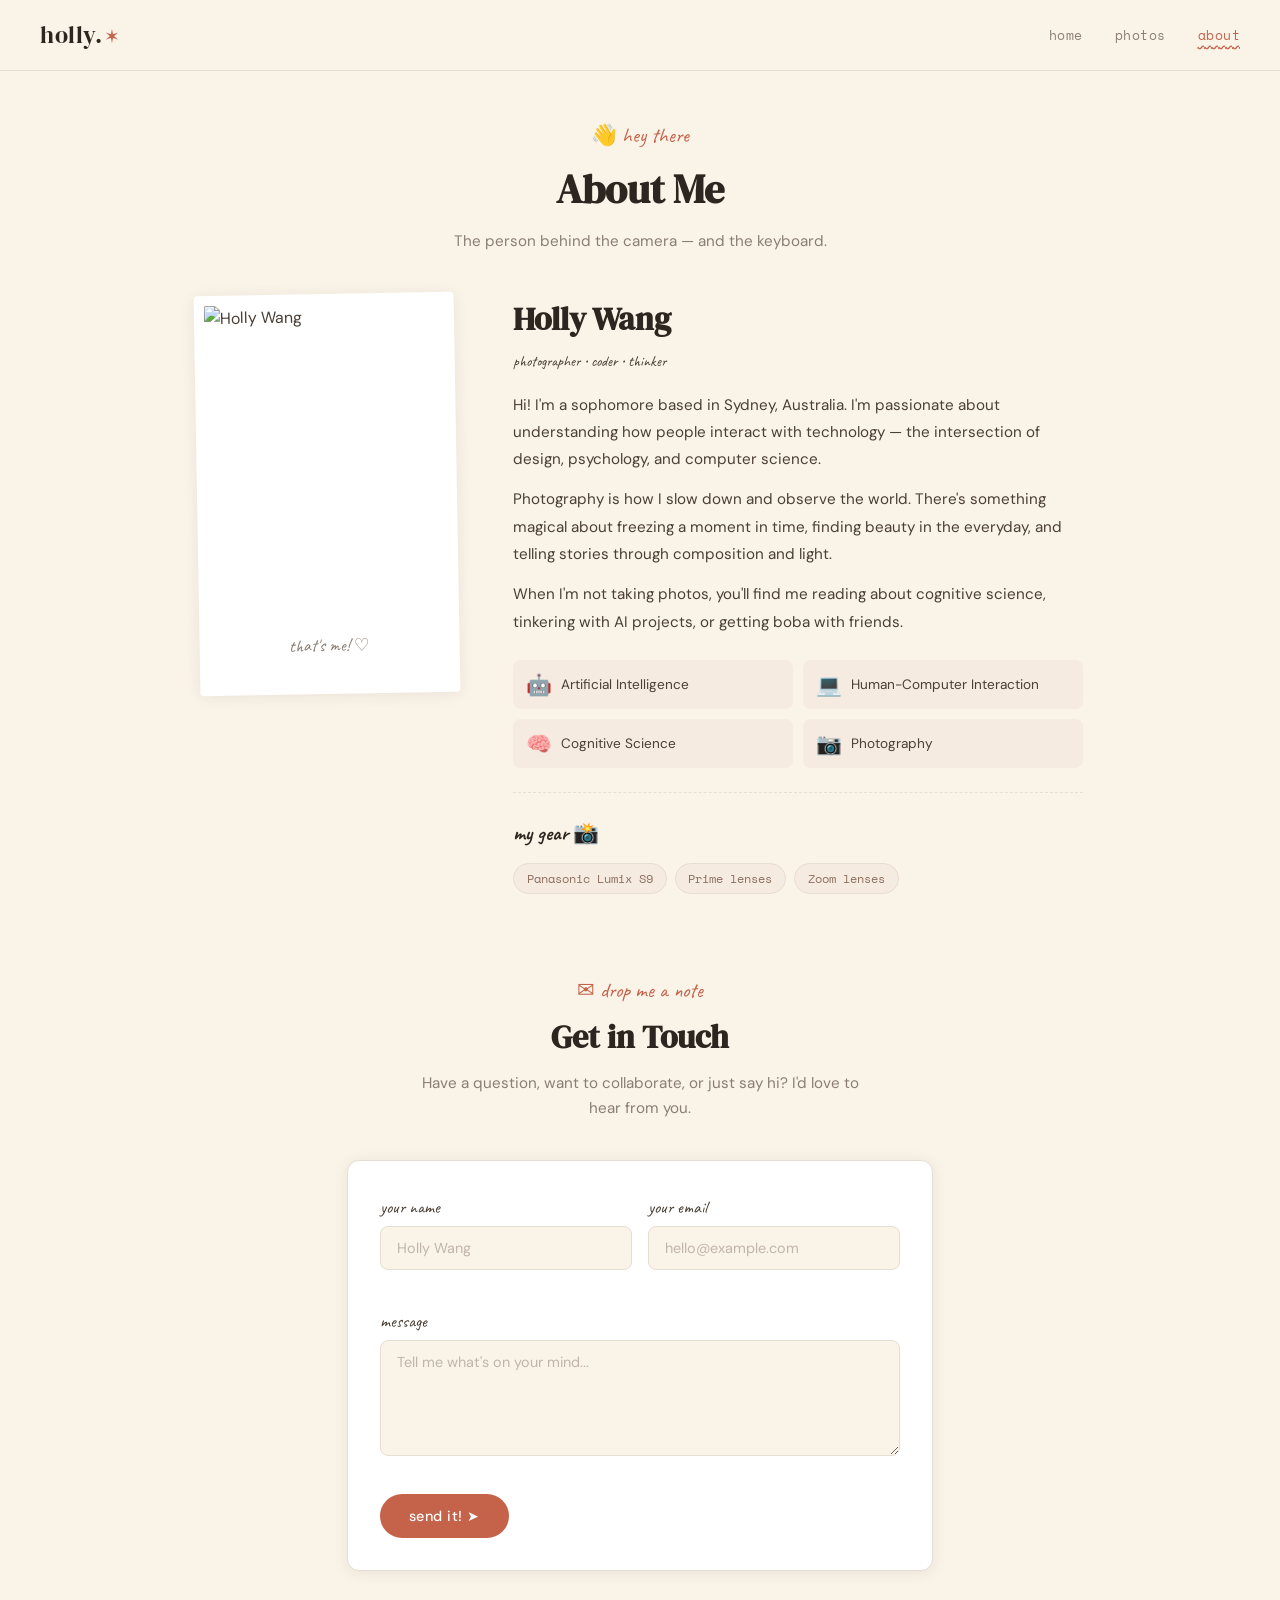
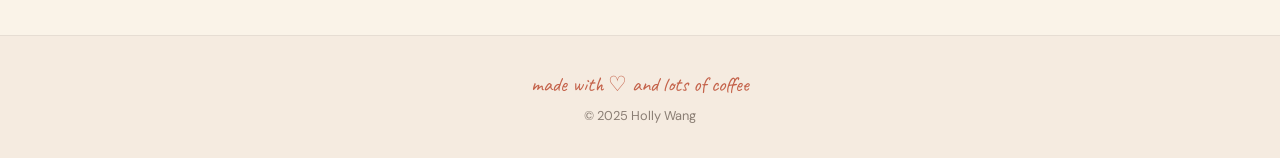
==== about.html @ caaa4c8b "Initial commit: Photography Portfolio website 3-page portfolio with retro creative scrapbook aesthet" ====
<!DOCTYPE html>
<html lang="en">
<head>
    <meta charset="UTF-8">
    <meta name="viewport" content="width=device-width, initial-scale=1.0">
    <title>About | Holly Wang</title>
    <link rel="stylesheet" href="styles.css">
    <link rel="preconnect" href="https://fonts.googleapis.com">
    <link rel="preconnect" href="https://fonts.gstatic.com" crossorigin>
    <link href="https://fonts.googleapis.com/css2?family=DM+Serif+Display:ital@0;1&family=Caveat:wght@400;600&family=DM+Sans:wght@300;400;500;600&family=Space+Mono&display=swap" rel="stylesheet">
    <script src="script.js" defer></script>
</head>
<body>
    <!-- Navigation -->
    <nav class="navbar">
        <a href="index.html" class="nav-logo">holly.<span class="logo-star">&#10038;</span></a>
        <button class="hamburger" aria-label="Toggle navigation">
            <span></span>
            <span></span>
            <span></span>
        </button>
        <ul class="nav-links">
            <li><a href="index.html">home</a></li>
            <li><a href="gallery.html">photos</a></li>
            <li><a href="about.html" class="active">about</a></li>
        </ul>
    </nav>

    <!-- About Header -->
    <section class="page-header">
        <span class="handwritten section-label">&#128075; hey there</span>
        <h1>About Me</h1>
        <p>The person behind the camera &mdash; and the keyboard.</p>
    </section>

    <!-- About Section -->
    <section class="about-section">
        <div class="about-content">
            <div class="about-image-wrapper">
                <div class="polaroid rotate-slight about-polaroid">
                    <img src="https://images.unsplash.com/photo-1494790108377-be9c29b29330?w=400&h=500&fit=crop" alt="Holly Wang">
                    <span class="handwritten">that's me! &#9825;</span>
                </div>
            </div>
            <div class="about-text">
                <h2>Holly Wang</h2>
                <p class="about-tagline handwritten">photographer &bull; coder &bull; thinker</p>
                <p>Hi! I'm a sophomore based in Sydney, Australia. I'm passionate about understanding how people interact with technology &mdash; the intersection of design, psychology, and computer science.</p>
                <p>Photography is how I slow down and observe the world. There's something magical about freezing a moment in time, finding beauty in the everyday, and telling stories through composition and light.</p>
                <p>When I'm not taking photos, you'll find me reading about cognitive science, tinkering with AI projects, or getting boba with friends.</p>

                <div class="interests-grid">
                    <div class="interest-item">
                        <span class="interest-emoji">&#129302;</span>
                        <span>Artificial Intelligence</span>
                    </div>
                    <div class="interest-item">
                        <span class="interest-emoji">&#128187;</span>
                        <span>Human-Computer Interaction</span>
                    </div>
                    <div class="interest-item">
                        <span class="interest-emoji">&#129504;</span>
                        <span>Cognitive Science</span>
                    </div>
                    <div class="interest-item">
                        <span class="interest-emoji">&#128247;</span>
                        <span>Photography</span>
                    </div>
                </div>

                <div class="gear-section">
                    <h3><span class="handwritten">my gear &#128248;</span></h3>
                    <div class="gear-chips">
                        <span class="gear-chip">Panasonic Lumix S9</span>
                        <span class="gear-chip">Prime lenses</span>
                        <span class="gear-chip">Zoom lenses</span>
                    </div>
                </div>
            </div>
        </div>
    </section>

    <!-- Contact Section -->
    <section class="contact-section">
        <div class="section-header">
            <span class="handwritten section-label">&#9993; drop me a note</span>
            <h2>Get in Touch</h2>
            <p>Have a question, want to collaborate, or just say hi? I'd love to hear from you.</p>
        </div>
        <div class="contact-card">
            <form class="contact-form" id="contact-form" novalidate>
                <div class="form-row">
                    <div class="form-group">
                        <label for="name">your name</label>
                        <input type="text" id="name" name="name" placeholder="Holly Wang">
                        <span class="error-message" id="name-error"></span>
                    </div>
                    <div class="form-group">
                        <label for="email">your email</label>
                        <input type="email" id="email" name="email" placeholder="hello@example.com">
                        <span class="error-message" id="email-error"></span>
                    </div>
                </div>
                <div class="form-group">
                    <label for="message">message</label>
                    <textarea id="message" name="message" rows="5" placeholder="Tell me what's on your mind..."></textarea>
                    <span class="error-message" id="message-error"></span>
                </div>
                <button type="submit" class="btn-primary submit-btn">
                    send it! &#10148;
                </button>
            </form>
        </div>
    </section>

    <!-- Footer -->
    <footer class="footer">
        <div class="footer-content">
            <span class="handwritten footer-msg">made with &#9825; and lots of coffee</span>
            <p>&copy; 2025 Holly Wang</p>
        </div>
    </footer>
</body>
</html>
---- styles.css ----
/* ===== CSS Custom Properties ===== */
:root {
    --bg-cream: #faf3e8;
    --bg-warm: #f5ebe0;
    --bg-card: #ffffff;
    --terracotta: #c4624a;
    --terracotta-light: #e8a090;
    --sage: #7d9b76;
    --sage-light: #b5c9b0;
    --warm-orange: #e89b5e;
    --soft-brown: #8b6f5e;
    --text-dark: #2d2620;
    --text-body: #4a3f36;
    --text-muted: #8a7e74;
    --border-light: #e6ddd3;
    --shadow-soft: 0 2px 15px rgba(45, 38, 32, 0.08);
    --shadow-hover: 0 8px 30px rgba(45, 38, 32, 0.12);
    --font-heading: 'DM Serif Display', Georgia, serif;
    --font-handwritten: 'Caveat', cursive;
    --font-body: 'DM Sans', -apple-system, sans-serif;
    --font-mono: 'Space Mono', monospace;
    --radius: 12px;
    --radius-sm: 8px;
}

/* ===== Reset & Base ===== */
*,
*::before,
*::after {
    margin: 0;
    padding: 0;
    box-sizing: border-box;
}

html {
    scroll-behavior: smooth;
}

body {
    font-family: var(--font-body);
    background-color: var(--bg-cream);
    color: var(--text-body);
    line-height: 1.6;
    min-height: 100vh;
    display: flex;
    flex-direction: column;
    overflow-x: hidden;
}

img {
    max-width: 100%;
    display: block;
}

a {
    text-decoration: none;
    color: inherit;
}

ul {
    list-style: none;
}

/* ===== Utility Classes ===== */
.handwritten {
    font-family: var(--font-handwritten);
}

/* ===== Navigation ===== */
.navbar {
    display: flex;
    justify-content: space-between;
    align-items: center;
    padding: 1rem 2.5rem;
    background: var(--bg-cream);
    border-bottom: 1px solid var(--border-light);
    position: sticky;
    top: 0;
    z-index: 100;
}

.nav-logo {
    font-family: var(--font-heading);
    font-size: 1.5rem;
    color: var(--text-dark);
    letter-spacing: 0.5px;
}

.logo-star {
    color: var(--terracotta);
    font-size: 1.2rem;
    margin-left: 2px;
}

.nav-links {
    display: flex;
    gap: 2rem;
}

.nav-links a {
    font-family: var(--font-mono);
    font-size: 0.8rem;
    color: var(--text-muted);
    transition: color 0.3s ease;
    letter-spacing: 0.5px;
}

.nav-links a:hover,
.nav-links a.active {
    color: var(--terracotta);
}

.nav-links a.active {
    text-decoration: underline;
    text-decoration-style: wavy;
    text-underline-offset: 4px;
    text-decoration-color: var(--terracotta);
}

/* Hamburger */
.hamburger {
    display: none;
    flex-direction: column;
    gap: 5px;
    background: none;
    border: none;
    cursor: pointer;
    padding: 4px;
    z-index: 101;
}

.hamburger span {
    display: block;
    width: 24px;
    height: 2px;
    background-color: var(--text-dark);
    transition: transform 0.3s ease, opacity 0.3s ease;
    border-radius: 2px;
}

.hamburger.open span:nth-child(1) {
    transform: rotate(45deg) translate(5px, 5px);
}

.hamburger.open span:nth-child(2) {
    opacity: 0;
}

.hamburger.open span:nth-child(3) {
    transform: rotate(-45deg) translate(5px, -5px);
}

/* ===== Hero Section ===== */
.hero {
    display: flex;
    align-items: center;
    gap: 2rem;
    padding: 4rem 3rem;
    max-width: 1200px;
    margin: 0 auto;
    width: 100%;
    position: relative;
    min-height: 80vh;
}

.hero-content {
    flex: 1;
    max-width: 520px;
}

.hero-greeting {
    font-size: 1.8rem;
    color: var(--terracotta);
    display: block;
    margin-bottom: 0.5rem;
}

.hero-content h1 {
    font-family: var(--font-heading);
    font-size: 2.8rem;
    color: var(--text-dark);
    line-height: 1.25;
    margin-bottom: 1.5rem;
}

.hero-content h1 em {
    font-style: italic;
    color: var(--sage);
}

.hero-content p {
    font-size: 1rem;
    color: var(--text-muted);
    line-height: 1.8;
    margin-bottom: 2rem;
}

.tag-pill {
    display: inline-block;
    background: var(--bg-warm);
    color: var(--terracotta);
    font-family: var(--font-mono);
    font-size: 0.75rem;
    padding: 0.2rem 0.6rem;
    border-radius: 20px;
    border: 1px solid var(--terracotta-light);
}

.hero-collage {
    flex: 1;
    display: grid;
    grid-template-columns: 1fr 1fr;
    gap: 1rem;
    position: relative;
}

.hero-collage .polaroid:last-child {
    grid-column: span 2;
    max-width: 280px;
    justify-self: center;
}

/* Decorative elements */
.deco {
    position: absolute;
    color: var(--terracotta-light);
    font-size: 2rem;
    opacity: 0.4;
    user-select: none;
}

.deco-star-1 { top: 2rem; right: 4rem; font-size: 2.5rem; animation: float 4s ease-in-out infinite; }
.deco-star-2 { bottom: 3rem; left: 2rem; font-size: 2rem; animation: float 5s ease-in-out infinite reverse; }
.deco-squiggle {
    bottom: 2rem;
    right: 8rem;
    font-family: var(--font-handwritten);
    font-size: 1.5rem;
    color: var(--sage-light);
    letter-spacing: 3px;
}

@keyframes float {
    0%, 100% { transform: translateY(0) rotate(0deg); }
    50% { transform: translateY(-10px) rotate(5deg); }
}

/* ===== Polaroid Style ===== */
.polaroid {
    background: var(--bg-card);
    padding: 0.6rem 0.6rem 2.2rem;
    box-shadow: var(--shadow-soft);
    border-radius: 4px;
    transition: transform 0.3s ease, box-shadow 0.3s ease;
}

.polaroid:hover {
    box-shadow: var(--shadow-hover);
    transform: rotate(0deg) scale(1.03) !important;
}

.polaroid img {
    width: 100%;
    aspect-ratio: 4 / 3;
    object-fit: cover;
    border-radius: 2px;
}

.polaroid .handwritten {
    display: block;
    text-align: center;
    margin-top: 0.4rem;
    font-size: 1.1rem;
    color: var(--text-muted);
}

.rotate-left { transform: rotate(-3deg); }
.rotate-right { transform: rotate(2.5deg); }
.rotate-slight { transform: rotate(-1deg); }

/* ===== Buttons ===== */
.btn-primary {
    display: inline-block;
    padding: 0.8rem 1.8rem;
    background: var(--terracotta);
    color: white;
    font-family: var(--font-body);
    font-size: 0.9rem;
    font-weight: 500;
    border: none;
    border-radius: 30px;
    cursor: pointer;
    transition: all 0.3s ease;
    letter-spacing: 0.5px;
}

.btn-primary:hover {
    background: #b55540;
    transform: translateY(-2px);
    box-shadow: 0 4px 15px rgba(196, 98, 74, 0.3);
}

.btn-secondary {
    display: inline-block;
    padding: 0.7rem 1.6rem;
    border: 2px solid var(--terracotta);
    color: var(--terracotta);
    font-family: var(--font-body);
    font-size: 0.9rem;
    font-weight: 500;
    border-radius: 30px;
    transition: all 0.3s ease;
}

.btn-secondary:hover {
    background: var(--terracotta);
    color: white;
    transform: translateY(-2px);
}

/* ===== Section Header ===== */
.section-header {
    text-align: center;
    margin-bottom: 2.5rem;
}

.section-label {
    font-size: 1.3rem;
    color: var(--terracotta);
    display: block;
    margin-bottom: 0.3rem;
}

.section-header h2 {
    font-family: var(--font-heading);
    font-size: 2rem;
    color: var(--text-dark);
    margin-bottom: 0.5rem;
}

.section-header p {
    color: var(--text-muted);
    max-width: 450px;
    margin: 0 auto;
    font-size: 0.95rem;
}

/* ===== Page Header ===== */
.page-header {
    text-align: center;
    padding: 3rem 2rem 1.5rem;
}

.page-header h1 {
    font-family: var(--font-heading);
    font-size: 2.5rem;
    color: var(--text-dark);
    margin-bottom: 0.5rem;
}

.page-header p {
    color: var(--text-muted);
    font-size: 0.95rem;
}

/* ===== Featured Section ===== */
.featured {
    padding: 3rem 2rem 4rem;
    max-width: 1100px;
    margin: 0 auto;
    width: 100%;
}

.featured-grid {
    display: grid;
    grid-template-columns: repeat(4, 1fr);
    gap: 1.5rem;
}

.photo-frame {
    background: var(--bg-card);
    padding: 0.5rem;
    border-radius: var(--radius-sm);
    box-shadow: var(--shadow-soft);
    transition: transform 0.3s ease, box-shadow 0.3s ease;
    position: relative;
    cursor: pointer;
}

.photo-frame:hover {
    transform: translateY(-5px) rotate(0deg);
    box-shadow: var(--shadow-hover);
}

.photo-frame img {
    width: 100%;
    aspect-ratio: 5 / 4;
    object-fit: cover;
    border-radius: 4px;
}

.frame-label {
    display: block;
    font-family: var(--font-handwritten);
    text-align: center;
    padding: 0.5rem 0 0.3rem;
    font-size: 1rem;
    color: var(--text-muted);
}

/* Washi tape effect */
.photo-frame::before {
    content: '';
    position: absolute;
    width: 50px;
    height: 18px;
    background: var(--sage-light);
    opacity: 0.5;
    border-radius: 2px;
    z-index: 2;
}

.tape-left::before { top: -8px; left: 15%; transform: rotate(-5deg); }
.tape-right::before { top: -8px; right: 15%; left: auto; transform: rotate(3deg); }
.tape-center::before { top: -8px; left: 50%; transform: translateX(-50%) rotate(-2deg); }

/* ===== Friends' Art Strip ===== */
.friends-art-strip {
    padding: 3rem 2rem;
    background: var(--bg-warm);
}

.art-scroll {
    display: flex;
    gap: 1.5rem;
    overflow-x: auto;
    padding: 1rem 0.5rem 1.5rem;
    max-width: 1100px;
    margin: 0 auto;
    scrollbar-width: thin;
    scrollbar-color: var(--terracotta-light) transparent;
}

.art-scroll::-webkit-scrollbar {
    height: 6px;
}

.art-scroll::-webkit-scrollbar-thumb {
    background: var(--terracotta-light);
    border-radius: 3px;
}

.art-piece {
    flex-shrink: 0;
    width: 200px;
    background: var(--bg-card);
    padding: 0.5rem;
    border-radius: var(--radius-sm);
    box-shadow: var(--shadow-soft);
    transition: transform 0.3s ease;
}

.art-piece:hover {
    transform: rotate(-2deg) scale(1.05);
}

.art-piece:nth-child(even):hover {
    transform: rotate(2deg) scale(1.05);
}

.art-piece img {
    width: 100%;
    aspect-ratio: 1;
    object-fit: cover;
    border-radius: 4px;
}

.art-credit {
    display: block;
    text-align: center;
    padding: 0.4rem 0 0.2rem;
    font-size: 1rem;
    color: var(--text-muted);
}

/* ===== About Teaser ===== */
.about-teaser {
    display: flex;
    align-items: center;
    gap: 3rem;
    padding: 4rem 3rem;
    max-width: 1100px;
    margin: 0 auto;
    width: 100%;
}

.teaser-content {
    flex: 1;
}

.teaser-content .handwritten {
    font-size: 1.3rem;
    color: var(--terracotta);
    display: block;
    margin-bottom: 0.5rem;
}

.teaser-content h2 {
    font-family: var(--font-heading);
    font-size: 2rem;
    color: var(--text-dark);
    line-height: 1.3;
    margin-bottom: 1rem;
}

.teaser-content p {
    color: var(--text-muted);
    margin-bottom: 1.5rem;
    line-height: 1.8;
}

.teaser-doodle {
    display: grid;
    grid-template-columns: 1fr 1fr;
    gap: 1rem;
}

.doodle-card {
    background: var(--bg-card);
    border: 1px solid var(--border-light);
    border-radius: var(--radius);
    padding: 1.2rem;
    text-align: center;
    transition: all 0.3s ease;
    cursor: default;
}

.doodle-card:hover {
    transform: translateY(-3px) rotate(-1deg);
    box-shadow: var(--shadow-hover);
    border-color: var(--terracotta-light);
}

.doodle-emoji {
    display: block;
    font-size: 2rem;
    margin-bottom: 0.3rem;
}

.doodle-card span:last-child {
    font-family: var(--font-mono);
    font-size: 0.75rem;
    color: var(--text-muted);
}

/* ===== Gallery Section ===== */
.gallery-section {
    padding: 1rem 2rem 4rem;
    max-width: 1100px;
    margin: 0 auto;
    width: 100%;
}

/* Filter Buttons */
.filter-buttons {
    display: flex;
    justify-content: center;
    flex-wrap: wrap;
    gap: 0.5rem;
    margin-bottom: 2.5rem;
}

.filter-btn {
    padding: 0.5rem 1.2rem;
    border: 1px solid var(--border-light);
    background: var(--bg-card);
    color: var(--text-muted);
    font-family: var(--font-body);
    font-size: 0.82rem;
    cursor: pointer;
    border-radius: 24px;
    transition: all 0.3s ease;
}

.filter-btn:hover {
    border-color: var(--terracotta-light);
    color: var(--terracotta);
    background: #fdf0ec;
}

.filter-btn.active {
    background: var(--terracotta);
    border-color: var(--terracotta);
    color: white;
}

/* Photo Grid */
.photo-grid {
    display: grid;
    grid-template-columns: repeat(3, 1fr);
    gap: 1.5rem;
}

.photo-card {
    transition: transform 0.4s ease, opacity 0.4s ease;
}

.photo-card.hidden {
    display: none;
}

.polaroid-card {
    background: var(--bg-card);
    padding: 0.5rem 0.5rem 0;
    border-radius: var(--radius-sm);
    box-shadow: var(--shadow-soft);
    transition: transform 0.3s ease, box-shadow 0.3s ease;
    cursor: pointer;
    overflow: hidden;
}

.polaroid-card:hover {
    transform: translateY(-5px);
    box-shadow: var(--shadow-hover);
}

.polaroid-card img {
    width: 100%;
    aspect-ratio: 5 / 4;
    object-fit: cover;
    border-radius: 4px;
    transition: transform 0.4s ease;
}

.polaroid-card:hover img {
    transform: scale(1.03);
}

.polaroid-bottom {
    display: flex;
    justify-content: space-between;
    align-items: center;
    padding: 0.6rem 0.3rem;
}

.polaroid-bottom .handwritten {
    font-size: 1.1rem;
    color: var(--text-body);
}

.photo-tag {
    font-family: var(--font-mono);
    font-size: 0.65rem;
    color: var(--text-muted);
    background: var(--bg-warm);
    padding: 0.15rem 0.5rem;
    border-radius: 10px;
    text-transform: lowercase;
}

/* ===== Lightbox ===== */
.lightbox {
    display: none;
    position: fixed;
    top: 0;
    left: 0;
    width: 100%;
    height: 100%;
    background-color: rgba(45, 38, 32, 0.92);
    z-index: 1000;
    align-items: center;
    justify-content: center;
    padding: 2rem;
}

.lightbox.active {
    display: flex;
    animation: fadeIn 0.3s ease;
}

@keyframes fadeIn {
    from { opacity: 0; }
    to { opacity: 1; }
}

.lightbox-img {
    max-width: 85%;
    max-height: 85vh;
    object-fit: contain;
    border-radius: var(--radius);
    background: var(--bg-card);
    padding: 0.5rem;
    box-shadow: 0 20px 60px rgba(0, 0, 0, 0.3);
    animation: popIn 0.3s ease;
}

@keyframes popIn {
    from { transform: scale(0.9); opacity: 0; }
    to { transform: scale(1); opacity: 1; }
}

.lightbox-close {
    position: absolute;
    top: 1.5rem;
    right: 2rem;
    font-size: 2rem;
    color: var(--bg-cream);
    background: none;
    border: none;
    cursor: pointer;
    transition: transform 0.3s ease;
    width: 44px;
    height: 44px;
    display: flex;
    align-items: center;
    justify-content: center;
}

.lightbox-close:hover {
    transform: rotate(90deg);
}

.lightbox-prev,
.lightbox-next {
    position: absolute;
    top: 50%;
    transform: translateY(-50%);
    font-size: 2.5rem;
    color: var(--bg-cream);
    background: rgba(255, 255, 255, 0.1);
    border: none;
    border-radius: 50%;
    width: 48px;
    height: 48px;
    display: flex;
    align-items: center;
    justify-content: center;
    cursor: pointer;
    transition: all 0.3s ease;
    line-height: 1;
}

.lightbox-prev { left: 1.5rem; }
.lightbox-next { right: 1.5rem; }

.lightbox-prev:hover,
.lightbox-next:hover {
    background: rgba(255, 255, 255, 0.2);
}

.lightbox-caption {
    position: absolute;
    bottom: 2rem;
    left: 50%;
    transform: translateX(-50%);
    font-family: var(--font-handwritten);
    font-size: 1.3rem;
    color: var(--bg-cream);
}

/* ===== About Section ===== */
.about-section {
    padding: 1rem 2rem 3rem;
    max-width: 950px;
    margin: 0 auto;
    width: 100%;
}

.about-content {
    display: flex;
    gap: 3.5rem;
    align-items: flex-start;
}

.about-image-wrapper {
    flex-shrink: 0;
}

.about-polaroid {
    width: 260px;
}

.about-polaroid img {
    aspect-ratio: 3 / 4;
}

.about-text h2 {
    font-family: var(--font-heading);
    font-size: 2rem;
    color: var(--text-dark);
    margin-bottom: 0.2rem;
}

.about-tagline {
    font-size: 1.2rem;
    color: var(--terracotta);
    margin-bottom: 1rem !important;
}

.about-text p {
    color: var(--text-body);
    margin-bottom: 0.8rem;
    line-height: 1.8;
    font-size: 0.95rem;
}

/* Interest Grid */
.interests-grid {
    display: grid;
    grid-template-columns: 1fr 1fr;
    gap: 0.6rem;
    margin: 1.5rem 0;
}

.interest-item {
    display: flex;
    align-items: center;
    gap: 0.6rem;
    padding: 0.5rem 0.8rem;
    background: var(--bg-warm);
    border-radius: var(--radius-sm);
    font-size: 0.85rem;
    color: var(--text-body);
    transition: transform 0.2s ease;
}

.interest-item:hover {
    transform: scale(1.03);
}

.interest-emoji {
    font-size: 1.3rem;
}

/* Gear Section */
.gear-section {
    margin-top: 1.5rem;
    padding-top: 1.5rem;
    border-top: 1px dashed var(--border-light);
}

.gear-section h3 .handwritten {
    font-size: 1.3rem;
    color: var(--text-dark);
}

.gear-chips {
    display: flex;
    flex-wrap: wrap;
    gap: 0.5rem;
    margin-top: 0.8rem;
}

.gear-chip {
    font-family: var(--font-mono);
    font-size: 0.75rem;
    background: var(--bg-warm);
    color: var(--soft-brown);
    padding: 0.3rem 0.8rem;
    border-radius: 20px;
    border: 1px solid var(--border-light);
}

/* ===== Contact Section ===== */
.contact-section {
    padding: 2rem 2rem 4rem;
    max-width: 650px;
    margin: 0 auto;
    width: 100%;
}

.contact-card {
    background: var(--bg-card);
    border: 1px solid var(--border-light);
    border-radius: var(--radius);
    padding: 2rem;
    box-shadow: var(--shadow-soft);
}

.contact-form {
    display: flex;
    flex-direction: column;
    gap: 1.2rem;
}

.form-row {
    display: grid;
    grid-template-columns: 1fr 1fr;
    gap: 1rem;
}

.form-group {
    display: flex;
    flex-direction: column;
    gap: 0.3rem;
}

.form-group label {
    font-family: var(--font-handwritten);
    font-size: 1.1rem;
    color: var(--text-body);
}

.form-group input,
.form-group textarea {
    padding: 0.75rem 1rem;
    background-color: var(--bg-cream);
    border: 1.5px solid var(--border-light);
    color: var(--text-dark);
    font-family: var(--font-body);
    font-size: 0.9rem;
    border-radius: var(--radius-sm);
    transition: border-color 0.3s ease, box-shadow 0.3s ease;
}

.form-group input:focus,
.form-group textarea:focus {
    outline: none;
    border-color: var(--terracotta);
    box-shadow: 0 0 0 3px rgba(196, 98, 74, 0.1);
}

.form-group input.invalid,
.form-group textarea.invalid {
    border-color: #e74c3c;
    box-shadow: 0 0 0 3px rgba(231, 76, 60, 0.1);
}

.form-group input::placeholder,
.form-group textarea::placeholder {
    color: #c0b5a8;
}

.error-message {
    font-size: 0.78rem;
    color: #e74c3c;
    min-height: 1.1em;
}

.submit-btn {
    align-self: flex-start;
}

/* ===== Footer ===== */
.footer {
    margin-top: auto;
    padding: 2rem;
    background: var(--bg-warm);
    border-top: 1px solid var(--border-light);
}

.footer-content {
    text-align: center;
}

.footer-msg {
    font-size: 1.3rem;
    color: var(--terracotta);
    display: block;
    margin-bottom: 0.3rem;
}

.footer p {
    font-size: 0.8rem;
    color: var(--text-muted);
}

.footer-credit {
    font-size: 0.7rem !important;
    margin-top: 0.3rem;
    font-style: italic;
}

/* ===== Scroll Animations ===== */
.animate-on-scroll {
    opacity: 0;
    transform: translateY(25px);
    transition: opacity 0.7s ease, transform 0.7s ease;
}

.animate-on-scroll.visible {
    opacity: 1;
    transform: translateY(0);
}

/* ===== Responsive Design ===== */
@media (max-width: 768px) {
    .hamburger {
        display: flex;
    }

    .nav-links {
        display: none;
        position: absolute;
        top: 100%;
        left: 0;
        right: 0;
        flex-direction: column;
        background: var(--bg-cream);
        padding: 1rem 2.5rem 1.5rem;
        gap: 1rem;
        border-bottom: 1px solid var(--border-light);
    }

    .nav-links.open {
        display: flex;
    }

    /* Hero */
    .hero {
        flex-direction: column;
        padding: 2.5rem 1.5rem;
        min-height: auto;
    }

    .hero-content h1 {
        font-size: 2rem;
    }

    .hero-collage {
        width: 100%;
        max-width: 400px;
    }

    .deco { display: none; }

    /* Featured */
    .featured-grid {
        grid-template-columns: 1fr 1fr;
    }

    /* Gallery */
    .photo-grid {
        grid-template-columns: repeat(2, 1fr);
        gap: 1rem;
    }

    /* About */
    .about-content {
        flex-direction: column;
        align-items: center;
    }

    .about-polaroid {
        width: 200px;
    }

    .about-text {
        text-align: center;
    }

    .interests-grid {
        grid-template-columns: 1fr;
    }

    .gear-chips {
        justify-content: center;
    }

    .gear-section {
        text-align: center;
    }

    /* About Teaser */
    .about-teaser {
        flex-direction: column;
        padding: 3rem 1.5rem;
        text-align: center;
    }

    .teaser-doodle {
        width: 100%;
        max-width: 300px;
        margin: 0 auto;
    }

    /* Contact */
    .form-row {
        grid-template-columns: 1fr;
    }

    .contact-card {
        padding: 1.5rem;
    }
}

@media (max-width: 480px) {
    .featured-grid {
        grid-template-columns: 1fr;
    }

    .photo-grid {
        grid-template-columns: 1fr;
    }

    .hero-content h1 {
        font-size: 1.7rem;
    }

    .hero-collage {
        grid-template-columns: 1fr;
    }

    .hero-collage .polaroid:last-child {
        grid-column: span 1;
        max-width: none;
    }

    .page-header h1 {
        font-size: 2rem;
    }

    .teaser-doodle {
        grid-template-columns: 1fr 1fr;
    }
}
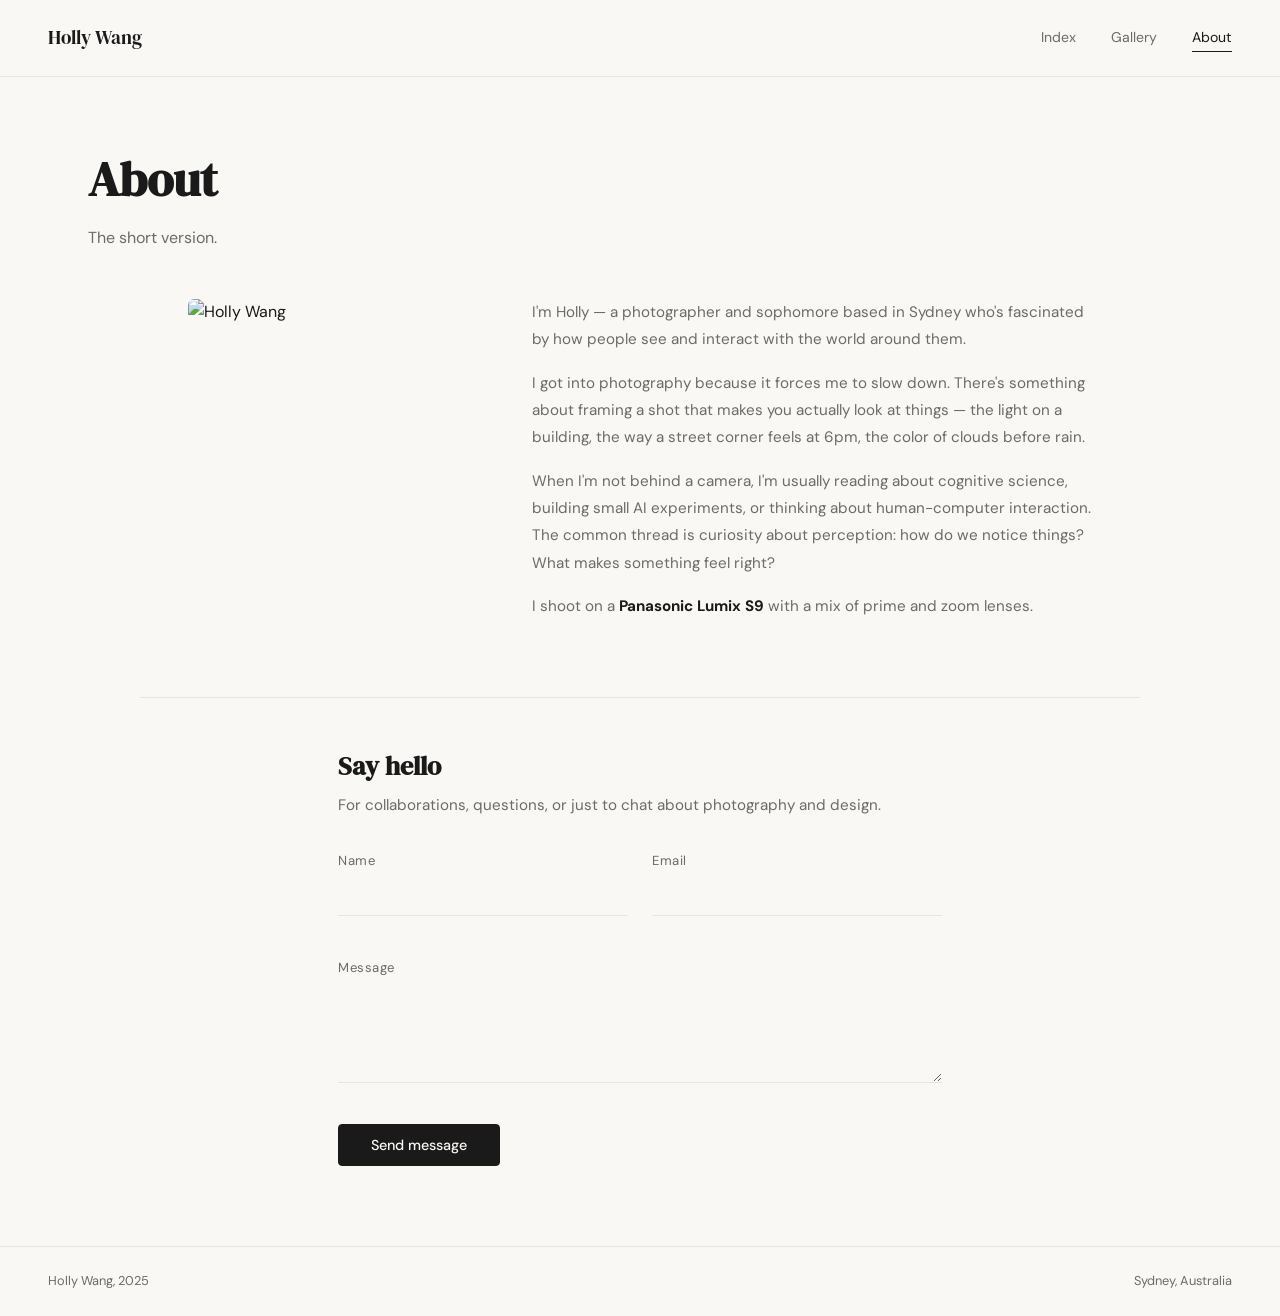
==== commit fb6e3c58: "Redesign: clean editorial style inspired by handmade portfolio sites Replaced the template-heavy des" ====
--- a/about.html
+++ b/about.html
@@ -3,122 +3,75 @@
 <head>
     <meta charset="UTF-8">
     <meta name="viewport" content="width=device-width, initial-scale=1.0">
-    <title>About | Holly Wang</title>
+    <title>About &mdash; Holly Wang</title>
     <link rel="stylesheet" href="styles.css">
     <link rel="preconnect" href="https://fonts.googleapis.com">
     <link rel="preconnect" href="https://fonts.gstatic.com" crossorigin>
-    <link href="https://fonts.googleapis.com/css2?family=DM+Serif+Display:ital@0;1&family=Caveat:wght@400;600&family=DM+Sans:wght@300;400;500;600&family=Space+Mono&display=swap" rel="stylesheet">
+    <link href="https://fonts.googleapis.com/css2?family=DM+Serif+Display:ital@0;1&family=DM+Sans:ital,wght@0,300;0,400;0,500;1,400&family=Caveat:wght@400;600&display=swap" rel="stylesheet">
     <script src="script.js" defer></script>
 </head>
 <body>
-    <!-- Navigation -->
-    <nav class="navbar">
-        <a href="index.html" class="nav-logo">holly.<span class="logo-star">&#10038;</span></a>
-        <button class="hamburger" aria-label="Toggle navigation">
-            <span></span>
-            <span></span>
-            <span></span>
+    <nav class="nav">
+        <a href="index.html" class="nav-name">Holly Wang</a>
+        <button class="hamburger" aria-label="Toggle menu">
+            <span></span><span></span>
         </button>
-        <ul class="nav-links">
-            <li><a href="index.html">home</a></li>
-            <li><a href="gallery.html">photos</a></li>
-            <li><a href="about.html" class="active">about</a></li>
-        </ul>
+        <div class="nav-right">
+            <a href="index.html" class="nav-link">Index</a>
+            <a href="gallery.html" class="nav-link">Gallery</a>
+            <a href="about.html" class="nav-link active">About</a>
+        </div>
     </nav>
 
-    <!-- About Header -->
-    <section class="page-header">
-        <span class="handwritten section-label">&#128075; hey there</span>
-        <h1>About Me</h1>
-        <p>The person behind the camera &mdash; and the keyboard.</p>
-    </section>
+    <header class="page-intro">
+        <h1>About</h1>
+        <p>The short version.</p>
+    </header>
 
-    <!-- About Section -->
-    <section class="about-section">
-        <div class="about-content">
-            <div class="about-image-wrapper">
-                <div class="polaroid rotate-slight about-polaroid">
-                    <img src="https://images.unsplash.com/photo-1494790108377-be9c29b29330?w=400&h=500&fit=crop" alt="Holly Wang">
-                    <span class="handwritten">that's me! &#9825;</span>
-                </div>
-            </div>
-            <div class="about-text">
-                <h2>Holly Wang</h2>
-                <p class="about-tagline handwritten">photographer &bull; coder &bull; thinker</p>
-                <p>Hi! I'm a sophomore based in Sydney, Australia. I'm passionate about understanding how people interact with technology &mdash; the intersection of design, psychology, and computer science.</p>
-                <p>Photography is how I slow down and observe the world. There's something magical about freezing a moment in time, finding beauty in the everyday, and telling stories through composition and light.</p>
-                <p>When I'm not taking photos, you'll find me reading about cognitive science, tinkering with AI projects, or getting boba with friends.</p>
-
-                <div class="interests-grid">
-                    <div class="interest-item">
-                        <span class="interest-emoji">&#129302;</span>
-                        <span>Artificial Intelligence</span>
-                    </div>
-                    <div class="interest-item">
-                        <span class="interest-emoji">&#128187;</span>
-                        <span>Human-Computer Interaction</span>
-                    </div>
-                    <div class="interest-item">
-                        <span class="interest-emoji">&#129504;</span>
-                        <span>Cognitive Science</span>
-                    </div>
-                    <div class="interest-item">
-                        <span class="interest-emoji">&#128247;</span>
-                        <span>Photography</span>
-                    </div>
-                </div>
-
-                <div class="gear-section">
-                    <h3><span class="handwritten">my gear &#128248;</span></h3>
-                    <div class="gear-chips">
-                        <span class="gear-chip">Panasonic Lumix S9</span>
-                        <span class="gear-chip">Prime lenses</span>
-                        <span class="gear-chip">Zoom lenses</span>
-                    </div>
-                </div>
-            </div>
+    <section class="about-body">
+        <div class="about-photo">
+            <img src="https://images.unsplash.com/photo-1494790108377-be9c29b29330?w=420&h=520&fit=crop" alt="Holly Wang">
+        </div>
+        <div class="about-bio">
+            <p class="bio-lead">I'm Holly &mdash; a photographer and sophomore based in Sydney who's fascinated by how people see and interact with the world around them.</p>
+            <p>I got into photography because it forces me to slow down. There's something about framing a shot that makes you actually look at things &mdash; the light on a building, the way a street corner feels at 6pm, the color of clouds before rain.</p>
+            <p>When I'm not behind a camera, I'm usually reading about cognitive science, building small AI experiments, or thinking about human-computer interaction. The common thread is curiosity about perception: how do we notice things? What makes something feel right?</p>
+            <p>I shoot on a <strong>Panasonic Lumix S9</strong> with a mix of prime and zoom lenses.</p>
         </div>
     </section>
 
-    <!-- Contact Section -->
-    <section class="contact-section">
-        <div class="section-header">
-            <span class="handwritten section-label">&#9993; drop me a note</span>
-            <h2>Get in Touch</h2>
-            <p>Have a question, want to collaborate, or just say hi? I'd love to hear from you.</p>
+    <div class="divider"></div>
+
+    <section class="contact">
+        <div class="contact-intro">
+            <h2>Say hello</h2>
+            <p>For collaborations, questions, or just to chat about photography and design.</p>
         </div>
-        <div class="contact-card">
-            <form class="contact-form" id="contact-form" novalidate>
-                <div class="form-row">
-                    <div class="form-group">
-                        <label for="name">your name</label>
-                        <input type="text" id="name" name="name" placeholder="Holly Wang">
-                        <span class="error-message" id="name-error"></span>
-                    </div>
-                    <div class="form-group">
-                        <label for="email">your email</label>
-                        <input type="email" id="email" name="email" placeholder="hello@example.com">
-                        <span class="error-message" id="email-error"></span>
-                    </div>
+        <form class="contact-form" id="contact-form" novalidate>
+            <div class="form-row">
+                <div class="field">
+                    <label for="name">Name</label>
+                    <input type="text" id="name" name="name" autocomplete="name">
+                    <span class="field-error" id="name-error"></span>
                 </div>
-                <div class="form-group">
-                    <label for="message">message</label>
-                    <textarea id="message" name="message" rows="5" placeholder="Tell me what's on your mind..."></textarea>
-                    <span class="error-message" id="message-error"></span>
+                <div class="field">
+                    <label for="email">Email</label>
+                    <input type="email" id="email" name="email" autocomplete="email">
+                    <span class="field-error" id="email-error"></span>
                 </div>
-                <button type="submit" class="btn-primary submit-btn">
-                    send it! &#10148;
-                </button>
-            </form>
-        </div>
+            </div>
+            <div class="field">
+                <label for="message">Message</label>
+                <textarea id="message" name="message" rows="4"></textarea>
+                <span class="field-error" id="message-error"></span>
+            </div>
+            <button type="submit" class="send-btn">Send message</button>
+        </form>
     </section>
 
-    <!-- Footer -->
     <footer class="footer">
-        <div class="footer-content">
-            <span class="handwritten footer-msg">made with &#9825; and lots of coffee</span>
-            <p>&copy; 2025 Holly Wang</p>
-        </div>
+        <span class="footer-left">Holly Wang, 2025</span>
+        <span class="footer-right">Sydney, Australia</span>
     </footer>
 </body>
 </html>
--- a/styles.css
+++ b/styles.css
@@ -1,45 +1,27 @@
-/* ===== CSS Custom Properties ===== */
+/* ===========================
+   Holly Wang — Photography
+   Clean, editorial, intentional
+   =========================== */
+
 :root {
-    --bg-cream: #faf3e8;
-    --bg-warm: #f5ebe0;
-    --bg-card: #ffffff;
-    --terracotta: #c4624a;
-    --terracotta-light: #e8a090;
-    --sage: #7d9b76;
-    --sage-light: #b5c9b0;
-    --warm-orange: #e89b5e;
-    --soft-brown: #8b6f5e;
-    --text-dark: #2d2620;
-    --text-body: #4a3f36;
-    --text-muted: #8a7e74;
-    --border-light: #e6ddd3;
-    --shadow-soft: 0 2px 15px rgba(45, 38, 32, 0.08);
-    --shadow-hover: 0 8px 30px rgba(45, 38, 32, 0.12);
-    --font-heading: 'DM Serif Display', Georgia, serif;
-    --font-handwritten: 'Caveat', cursive;
-    --font-body: 'DM Sans', -apple-system, sans-serif;
-    --font-mono: 'Space Mono', monospace;
-    --radius: 12px;
-    --radius-sm: 8px;
-}
-
-/* ===== Reset & Base ===== */
-*,
-*::before,
-*::after {
-    margin: 0;
-    padding: 0;
-    box-sizing: border-box;
-}
-
-html {
-    scroll-behavior: smooth;
-}
+    --white: #faf8f5;
+    --black: #1a1a1a;
+    --gray: #6b6b6b;
+    --light-gray: #e8e4df;
+    --accent: #c4624a;
+    --serif: 'DM Serif Display', Georgia, serif;
+    --sans: 'DM Sans', -apple-system, sans-serif;
+    --hand: 'Caveat', cursive;
+}
+
+/* --- Reset --- */
+*, *::before, *::after { margin: 0; padding: 0; box-sizing: border-box; }
+html { scroll-behavior: smooth; }
 
 body {
-    font-family: var(--font-body);
-    background-color: var(--bg-cream);
-    color: var(--text-body);
+    font-family: var(--sans);
+    background: var(--white);
+    color: var(--black);
     line-height: 1.6;
     min-height: 100vh;
     display: flex;
@@ -47,626 +29,460 @@
     overflow-x: hidden;
 }
 
-img {
-    max-width: 100%;
-    display: block;
-}
-
-a {
-    text-decoration: none;
-    color: inherit;
-}
-
-ul {
-    list-style: none;
-}
-
-/* ===== Utility Classes ===== */
-.handwritten {
-    font-family: var(--font-handwritten);
-}
-
-/* ===== Navigation ===== */
-.navbar {
+img { max-width: 100%; display: block; }
+a { text-decoration: none; color: inherit; }
+
+/* --- Nav --- */
+.nav {
     display: flex;
     justify-content: space-between;
     align-items: center;
-    padding: 1rem 2.5rem;
-    background: var(--bg-cream);
-    border-bottom: 1px solid var(--border-light);
+    padding: 1.4rem 3rem;
     position: sticky;
     top: 0;
+    background: var(--white);
     z-index: 100;
-}
-
-.nav-logo {
-    font-family: var(--font-heading);
-    font-size: 1.5rem;
-    color: var(--text-dark);
-    letter-spacing: 0.5px;
-}
-
-.logo-star {
-    color: var(--terracotta);
+    border-bottom: 1px solid var(--light-gray);
+}
+
+.nav-name {
+    font-family: var(--serif);
     font-size: 1.2rem;
-    margin-left: 2px;
-}
-
-.nav-links {
-    display: flex;
-    gap: 2rem;
-}
-
-.nav-links a {
-    font-family: var(--font-mono);
-    font-size: 0.8rem;
-    color: var(--text-muted);
-    transition: color 0.3s ease;
-    letter-spacing: 0.5px;
-}
-
-.nav-links a:hover,
-.nav-links a.active {
-    color: var(--terracotta);
-}
-
-.nav-links a.active {
-    text-decoration: underline;
-    text-decoration-style: wavy;
-    text-underline-offset: 4px;
-    text-decoration-color: var(--terracotta);
-}
-
-/* Hamburger */
+    color: var(--black);
+}
+
+.nav-right {
+    display: flex;
+    gap: 2.2rem;
+}
+
+.nav-link {
+    font-size: 0.88rem;
+    color: var(--gray);
+    position: relative;
+    transition: color 0.3s;
+}
+
+.nav-link:hover { color: var(--black); }
+
+.nav-link.active {
+    color: var(--black);
+}
+
+.nav-link.active::after {
+    content: '';
+    position: absolute;
+    bottom: -3px;
+    left: 0;
+    right: 0;
+    height: 1.5px;
+    background: var(--black);
+}
+
 .hamburger {
     display: none;
-    flex-direction: column;
-    gap: 5px;
     background: none;
     border: none;
     cursor: pointer;
-    padding: 4px;
+    width: 28px;
+    height: 20px;
+    position: relative;
     z-index: 101;
 }
 
 .hamburger span {
     display: block;
-    width: 24px;
-    height: 2px;
-    background-color: var(--text-dark);
-    transition: transform 0.3s ease, opacity 0.3s ease;
-    border-radius: 2px;
-}
-
-.hamburger.open span:nth-child(1) {
-    transform: rotate(45deg) translate(5px, 5px);
-}
-
-.hamburger.open span:nth-child(2) {
-    opacity: 0;
-}
-
-.hamburger.open span:nth-child(3) {
-    transform: rotate(-45deg) translate(5px, -5px);
-}
-
-/* ===== Hero Section ===== */
+    width: 100%;
+    height: 1.5px;
+    background: var(--black);
+    position: absolute;
+    left: 0;
+    transition: 0.3s;
+}
+
+.hamburger span:first-child { top: 4px; }
+.hamburger span:last-child { bottom: 4px; }
+
+.hamburger.open span:first-child {
+    top: 50%;
+    transform: translateY(-50%) rotate(45deg);
+}
+.hamburger.open span:last-child {
+    bottom: 50%;
+    transform: translateY(50%) rotate(-45deg);
+}
+
+/* --- Hero --- */
 .hero {
     display: flex;
     align-items: center;
-    gap: 2rem;
+    justify-content: space-between;
+    gap: 3rem;
+    padding: 6rem 3rem 4rem;
+    max-width: 1200px;
+    margin: 0 auto;
+    width: 100%;
+}
+
+.hero-text { max-width: 520px; }
+
+.hero-text h1 {
+    font-family: var(--serif);
+    font-size: 3.2rem;
+    line-height: 1.2;
+    margin-bottom: 1.5rem;
+    color: var(--black);
+}
+
+.hero-text h1 em {
+    font-style: italic;
+    color: var(--accent);
+}
+
+.hero-text p {
+    font-size: 1rem;
+    color: var(--gray);
+    line-height: 1.7;
+}
+
+.hero-photos {
+    display: flex;
+    gap: 1rem;
+    align-items: flex-end;
+}
+
+.hero-photo img {
+    border-radius: 6px;
+    object-fit: cover;
+}
+
+.hp-1 img { width: 280px; height: 360px; }
+.hp-2 img { width: 220px; height: 180px; }
+
+.hp-1 { transform: rotate(-2deg); }
+.hp-2 { transform: rotate(1.5deg); align-self: flex-start; margin-top: 2rem; }
+
+.hero-photo {
+    transition: transform 0.4s ease;
+}
+
+.hero-photo:hover {
+    transform: rotate(0deg) scale(1.02);
+}
+
+/* --- Marquee --- */
+.marquee {
+    overflow: hidden;
+    border-top: 1px solid var(--light-gray);
+    border-bottom: 1px solid var(--light-gray);
+    padding: 0.9rem 0;
+    background: var(--white);
+}
+
+.marquee-track {
+    display: flex;
+    gap: 0;
+    white-space: nowrap;
+    animation: scroll-left 30s linear infinite;
+    width: max-content;
+}
+
+.marquee-track span {
+    font-family: var(--hand);
+    font-size: 1.25rem;
+    color: var(--gray);
+    padding: 0 0.5rem;
+}
+
+.marquee-track .dot {
+    width: 4px;
+    height: 4px;
+    background: var(--accent);
+    border-radius: 50%;
+    display: inline-block;
+    margin: 0 1rem;
+    vertical-align: middle;
+}
+
+@keyframes scroll-left {
+    0% { transform: translateX(0); }
+    100% { transform: translateX(-50%); }
+}
+
+/* --- Selected Work --- */
+.selected-work {
     padding: 4rem 3rem;
     max-width: 1200px;
     margin: 0 auto;
     width: 100%;
+}
+
+.sw-header {
+    display: flex;
+    justify-content: space-between;
+    align-items: baseline;
+    margin-bottom: 2rem;
+}
+
+.sw-header h2 {
+    font-family: var(--serif);
+    font-size: 1.6rem;
+}
+
+.text-link {
+    font-size: 0.88rem;
+    color: var(--accent);
+    border-bottom: 1px solid transparent;
+    transition: border-color 0.3s;
+}
+
+.text-link:hover {
+    border-bottom-color: var(--accent);
+}
+
+.sw-grid {
+    display: grid;
+    grid-template-columns: repeat(3, 1fr);
+    grid-auto-rows: 240px;
+    gap: 1rem;
+}
+
+.sw-item {
     position: relative;
-    min-height: 80vh;
-}
-
-.hero-content {
-    flex: 1;
-    max-width: 520px;
-}
-
-.hero-greeting {
-    font-size: 1.8rem;
-    color: var(--terracotta);
+    overflow: hidden;
+    border-radius: 6px;
     display: block;
-    margin-bottom: 0.5rem;
-}
-
-.hero-content h1 {
-    font-family: var(--font-heading);
-    font-size: 2.8rem;
-    color: var(--text-dark);
-    line-height: 1.25;
+}
+
+.sw-tall { grid-row: span 2; }
+.sw-wide { grid-column: span 2; }
+
+.sw-item img {
+    width: 100%;
+    height: 100%;
+    object-fit: cover;
+    transition: transform 0.5s ease;
+}
+
+.sw-item:hover img {
+    transform: scale(1.04);
+}
+
+.sw-caption {
+    position: absolute;
+    bottom: 0;
+    left: 0;
+    right: 0;
+    padding: 1.2rem;
+    background: linear-gradient(transparent, rgba(0,0,0,0.55));
+    color: white;
+    font-size: 0.9rem;
+    font-weight: 400;
+    opacity: 0;
+    transition: opacity 0.4s;
+}
+
+.sw-item:hover .sw-caption {
+    opacity: 1;
+}
+
+/* --- Friends Strip --- */
+.friends-strip {
+    padding: 3rem 3rem;
+    border-top: 1px solid var(--light-gray);
+}
+
+.friends-label {
+    font-family: var(--hand);
+    font-size: 1.15rem;
+    color: var(--gray);
+    text-align: center;
     margin-bottom: 1.5rem;
 }
 
-.hero-content h1 em {
-    font-style: italic;
-    color: var(--sage);
-}
-
-.hero-content p {
-    font-size: 1rem;
-    color: var(--text-muted);
-    line-height: 1.8;
-    margin-bottom: 2rem;
-}
-
-.tag-pill {
-    display: inline-block;
-    background: var(--bg-warm);
-    color: var(--terracotta);
-    font-family: var(--font-mono);
-    font-size: 0.75rem;
-    padding: 0.2rem 0.6rem;
-    border-radius: 20px;
-    border: 1px solid var(--terracotta-light);
-}
-
-.hero-collage {
-    flex: 1;
-    display: grid;
-    grid-template-columns: 1fr 1fr;
-    gap: 1rem;
-    position: relative;
-}
-
-.hero-collage .polaroid:last-child {
-    grid-column: span 2;
-    max-width: 280px;
-    justify-self: center;
-}
-
-/* Decorative elements */
-.deco {
-    position: absolute;
-    color: var(--terracotta-light);
-    font-size: 2rem;
-    opacity: 0.4;
-    user-select: none;
-}
-
-.deco-star-1 { top: 2rem; right: 4rem; font-size: 2.5rem; animation: float 4s ease-in-out infinite; }
-.deco-star-2 { bottom: 3rem; left: 2rem; font-size: 2rem; animation: float 5s ease-in-out infinite reverse; }
-.deco-squiggle {
-    bottom: 2rem;
-    right: 8rem;
-    font-family: var(--font-handwritten);
-    font-size: 1.5rem;
-    color: var(--sage-light);
-    letter-spacing: 3px;
-}
-
-@keyframes float {
-    0%, 100% { transform: translateY(0) rotate(0deg); }
-    50% { transform: translateY(-10px) rotate(5deg); }
-}
-
-/* ===== Polaroid Style ===== */
-.polaroid {
-    background: var(--bg-card);
-    padding: 0.6rem 0.6rem 2.2rem;
-    box-shadow: var(--shadow-soft);
-    border-radius: 4px;
-    transition: transform 0.3s ease, box-shadow 0.3s ease;
-}
-
-.polaroid:hover {
-    box-shadow: var(--shadow-hover);
-    transform: rotate(0deg) scale(1.03) !important;
-}
-
-.polaroid img {
-    width: 100%;
-    aspect-ratio: 4 / 3;
-    object-fit: cover;
-    border-radius: 2px;
-}
-
-.polaroid .handwritten {
-    display: block;
-    text-align: center;
-    margin-top: 0.4rem;
-    font-size: 1.1rem;
-    color: var(--text-muted);
-}
-
-.rotate-left { transform: rotate(-3deg); }
-.rotate-right { transform: rotate(2.5deg); }
-.rotate-slight { transform: rotate(-1deg); }
-
-/* ===== Buttons ===== */
-.btn-primary {
-    display: inline-block;
-    padding: 0.8rem 1.8rem;
-    background: var(--terracotta);
-    color: white;
-    font-family: var(--font-body);
-    font-size: 0.9rem;
-    font-weight: 500;
-    border: none;
-    border-radius: 30px;
-    cursor: pointer;
-    transition: all 0.3s ease;
-    letter-spacing: 0.5px;
-}
-
-.btn-primary:hover {
-    background: #b55540;
-    transform: translateY(-2px);
-    box-shadow: 0 4px 15px rgba(196, 98, 74, 0.3);
-}
-
-.btn-secondary {
-    display: inline-block;
-    padding: 0.7rem 1.6rem;
-    border: 2px solid var(--terracotta);
-    color: var(--terracotta);
-    font-family: var(--font-body);
-    font-size: 0.9rem;
-    font-weight: 500;
-    border-radius: 30px;
-    transition: all 0.3s ease;
-}
-
-.btn-secondary:hover {
-    background: var(--terracotta);
-    color: white;
-    transform: translateY(-2px);
-}
-
-/* ===== Section Header ===== */
-.section-header {
-    text-align: center;
-    margin-bottom: 2.5rem;
-}
-
-.section-label {
-    font-size: 1.3rem;
-    color: var(--terracotta);
-    display: block;
-    margin-bottom: 0.3rem;
-}
-
-.section-header h2 {
-    font-family: var(--font-heading);
-    font-size: 2rem;
-    color: var(--text-dark);
-    margin-bottom: 0.5rem;
-}
-
-.section-header p {
-    color: var(--text-muted);
-    max-width: 450px;
-    margin: 0 auto;
-    font-size: 0.95rem;
-}
-
-/* ===== Page Header ===== */
-.page-header {
-    text-align: center;
-    padding: 3rem 2rem 1.5rem;
-}
-
-.page-header h1 {
-    font-family: var(--font-heading);
-    font-size: 2.5rem;
-    color: var(--text-dark);
-    margin-bottom: 0.5rem;
-}
-
-.page-header p {
-    color: var(--text-muted);
-    font-size: 0.95rem;
-}
-
-/* ===== Featured Section ===== */
-.featured {
-    padding: 3rem 2rem 4rem;
-    max-width: 1100px;
-    margin: 0 auto;
-    width: 100%;
-}
-
-.featured-grid {
-    display: grid;
-    grid-template-columns: repeat(4, 1fr);
-    gap: 1.5rem;
-}
-
-.photo-frame {
-    background: var(--bg-card);
-    padding: 0.5rem;
-    border-radius: var(--radius-sm);
-    box-shadow: var(--shadow-soft);
-    transition: transform 0.3s ease, box-shadow 0.3s ease;
-    position: relative;
-    cursor: pointer;
-}
-
-.photo-frame:hover {
-    transform: translateY(-5px) rotate(0deg);
-    box-shadow: var(--shadow-hover);
-}
-
-.photo-frame img {
-    width: 100%;
-    aspect-ratio: 5 / 4;
-    object-fit: cover;
-    border-radius: 4px;
-}
-
-.frame-label {
-    display: block;
-    font-family: var(--font-handwritten);
-    text-align: center;
-    padding: 0.5rem 0 0.3rem;
-    font-size: 1rem;
-    color: var(--text-muted);
-}
-
-/* Washi tape effect */
-.photo-frame::before {
-    content: '';
-    position: absolute;
-    width: 50px;
-    height: 18px;
-    background: var(--sage-light);
-    opacity: 0.5;
-    border-radius: 2px;
-    z-index: 2;
-}
-
-.tape-left::before { top: -8px; left: 15%; transform: rotate(-5deg); }
-.tape-right::before { top: -8px; right: 15%; left: auto; transform: rotate(3deg); }
-.tape-center::before { top: -8px; left: 50%; transform: translateX(-50%) rotate(-2deg); }
-
-/* ===== Friends' Art Strip ===== */
-.friends-art-strip {
-    padding: 3rem 2rem;
-    background: var(--bg-warm);
-}
-
-.art-scroll {
+.friends-scroll {
     display: flex;
     gap: 1.5rem;
     overflow-x: auto;
-    padding: 1rem 0.5rem 1.5rem;
-    max-width: 1100px;
+    padding-bottom: 1rem;
+    justify-content: center;
+    scrollbar-width: none;
+}
+.friends-scroll::-webkit-scrollbar { display: none; }
+
+.friend-art {
+    flex-shrink: 0;
+    text-align: center;
+    transition: transform 0.3s;
+}
+
+.friend-art:hover { transform: translateY(-4px); }
+
+.friend-art img {
+    width: 140px;
+    height: 140px;
+    object-fit: cover;
+    border-radius: 8px;
+}
+
+.friend-art figcaption {
+    font-family: var(--hand);
+    font-size: 1rem;
+    color: var(--gray);
+    margin-top: 0.5rem;
+}
+
+/* --- About Teaser --- */
+.about-teaser {
+    display: flex;
+    align-items: center;
+    gap: 4rem;
+    padding: 4rem 3rem;
+    max-width: 1000px;
     margin: 0 auto;
-    scrollbar-width: thin;
-    scrollbar-color: var(--terracotta-light) transparent;
-}
-
-.art-scroll::-webkit-scrollbar {
-    height: 6px;
-}
-
-.art-scroll::-webkit-scrollbar-thumb {
-    background: var(--terracotta-light);
-    border-radius: 3px;
-}
-
-.art-piece {
-    flex-shrink: 0;
-    width: 200px;
-    background: var(--bg-card);
-    padding: 0.5rem;
-    border-radius: var(--radius-sm);
-    box-shadow: var(--shadow-soft);
-    transition: transform 0.3s ease;
-}
-
-.art-piece:hover {
-    transform: rotate(-2deg) scale(1.05);
-}
-
-.art-piece:nth-child(even):hover {
-    transform: rotate(2deg) scale(1.05);
-}
-
-.art-piece img {
-    width: 100%;
-    aspect-ratio: 1;
+    width: 100%;
+}
+
+.at-text { flex: 1; }
+
+.at-text h2 {
+    font-family: var(--serif);
+    font-size: 1.6rem;
+    margin-bottom: 1rem;
+}
+
+.at-text p {
+    color: var(--gray);
+    line-height: 1.8;
+    margin-bottom: 1.5rem;
+}
+
+.at-photo img {
+    width: 260px;
+    height: 320px;
     object-fit: cover;
-    border-radius: 4px;
-}
-
-.art-credit {
+    border-radius: 6px;
+    transform: rotate(2deg);
+    transition: transform 0.4s;
+}
+
+.at-photo img:hover {
+    transform: rotate(0deg) scale(1.02);
+}
+
+/* --- Page Intro --- */
+.page-intro {
+    padding: 4rem 3rem 2rem;
+    max-width: 1200px;
+    margin: 0 auto;
+    width: 100%;
+}
+
+.page-intro h1 {
+    font-family: var(--serif);
+    font-size: 3rem;
+    margin-bottom: 0.5rem;
+}
+
+.page-intro p {
+    color: var(--gray);
+    font-size: 1rem;
+}
+
+/* --- Gallery Grid (Masonry-like) --- */
+.gallery {
+    padding: 0 3rem 4rem;
+    max-width: 1200px;
+    margin: 0 auto;
+    width: 100%;
+}
+
+.filter-bar {
+    display: flex;
+    gap: 0.5rem;
+    flex-wrap: wrap;
+    margin-bottom: 2rem;
+}
+
+.filter-btn {
+    font-family: var(--sans);
+    font-size: 0.82rem;
+    padding: 0.4rem 1rem;
+    border: 1px solid var(--light-gray);
+    background: transparent;
+    color: var(--gray);
+    border-radius: 20px;
+    cursor: pointer;
+    transition: all 0.25s;
+}
+
+.filter-btn:hover {
+    border-color: var(--black);
+    color: var(--black);
+}
+
+.filter-btn.active {
+    background: var(--black);
+    border-color: var(--black);
+    color: var(--white);
+}
+
+.gallery-grid {
+    columns: 3;
+    column-gap: 1rem;
+}
+
+.g-card {
+    break-inside: avoid;
+    margin-bottom: 1rem;
+    position: relative;
+    overflow: hidden;
+    border-radius: 6px;
+    cursor: pointer;
+    transition: transform 0.35s;
+}
+
+.g-card.hidden { display: none; }
+
+.g-card img {
+    width: 100%;
     display: block;
-    text-align: center;
-    padding: 0.4rem 0 0.2rem;
-    font-size: 1rem;
-    color: var(--text-muted);
-}
-
-/* ===== About Teaser ===== */
-.about-teaser {
-    display: flex;
-    align-items: center;
-    gap: 3rem;
-    padding: 4rem 3rem;
-    max-width: 1100px;
-    margin: 0 auto;
-    width: 100%;
-}
-
-.teaser-content {
-    flex: 1;
-}
-
-.teaser-content .handwritten {
-    font-size: 1.3rem;
-    color: var(--terracotta);
-    display: block;
-    margin-bottom: 0.5rem;
-}
-
-.teaser-content h2 {
-    font-family: var(--font-heading);
-    font-size: 2rem;
-    color: var(--text-dark);
-    line-height: 1.3;
-    margin-bottom: 1rem;
-}
-
-.teaser-content p {
-    color: var(--text-muted);
-    margin-bottom: 1.5rem;
-    line-height: 1.8;
-}
-
-.teaser-doodle {
-    display: grid;
-    grid-template-columns: 1fr 1fr;
-    gap: 1rem;
-}
-
-.doodle-card {
-    background: var(--bg-card);
-    border: 1px solid var(--border-light);
-    border-radius: var(--radius);
-    padding: 1.2rem;
-    text-align: center;
-    transition: all 0.3s ease;
-    cursor: default;
-}
-
-.doodle-card:hover {
-    transform: translateY(-3px) rotate(-1deg);
-    box-shadow: var(--shadow-hover);
-    border-color: var(--terracotta-light);
-}
-
-.doodle-emoji {
-    display: block;
-    font-size: 2rem;
-    margin-bottom: 0.3rem;
-}
-
-.doodle-card span:last-child {
-    font-family: var(--font-mono);
-    font-size: 0.75rem;
-    color: var(--text-muted);
-}
-
-/* ===== Gallery Section ===== */
-.gallery-section {
-    padding: 1rem 2rem 4rem;
-    max-width: 1100px;
-    margin: 0 auto;
-    width: 100%;
-}
-
-/* Filter Buttons */
-.filter-buttons {
-    display: flex;
-    justify-content: center;
-    flex-wrap: wrap;
-    gap: 0.5rem;
-    margin-bottom: 2.5rem;
-}
-
-.filter-btn {
-    padding: 0.5rem 1.2rem;
-    border: 1px solid var(--border-light);
-    background: var(--bg-card);
-    color: var(--text-muted);
-    font-family: var(--font-body);
-    font-size: 0.82rem;
-    cursor: pointer;
-    border-radius: 24px;
-    transition: all 0.3s ease;
-}
-
-.filter-btn:hover {
-    border-color: var(--terracotta-light);
-    color: var(--terracotta);
-    background: #fdf0ec;
-}
-
-.filter-btn.active {
-    background: var(--terracotta);
-    border-color: var(--terracotta);
+    transition: transform 0.5s;
+}
+
+.g-card:hover {
+    transform: translateY(-3px);
+}
+
+.g-card:hover img {
+    transform: scale(1.03);
+}
+
+.g-overlay {
+    position: absolute;
+    inset: 0;
+    background: rgba(0,0,0,0.35);
+    display: flex;
+    align-items: flex-end;
+    padding: 1rem;
+    opacity: 0;
+    transition: opacity 0.35s;
+}
+
+.g-card:hover .g-overlay { opacity: 1; }
+
+.g-overlay span {
     color: white;
-}
-
-/* Photo Grid */
-.photo-grid {
-    display: grid;
-    grid-template-columns: repeat(3, 1fr);
-    gap: 1.5rem;
-}
-
-.photo-card {
-    transition: transform 0.4s ease, opacity 0.4s ease;
-}
-
-.photo-card.hidden {
-    display: none;
-}
-
-.polaroid-card {
-    background: var(--bg-card);
-    padding: 0.5rem 0.5rem 0;
-    border-radius: var(--radius-sm);
-    box-shadow: var(--shadow-soft);
-    transition: transform 0.3s ease, box-shadow 0.3s ease;
-    cursor: pointer;
-    overflow: hidden;
-}
-
-.polaroid-card:hover {
-    transform: translateY(-5px);
-    box-shadow: var(--shadow-hover);
-}
-
-.polaroid-card img {
-    width: 100%;
-    aspect-ratio: 5 / 4;
-    object-fit: cover;
-    border-radius: 4px;
-    transition: transform 0.4s ease;
-}
-
-.polaroid-card:hover img {
-    transform: scale(1.03);
-}
-
-.polaroid-bottom {
-    display: flex;
-    justify-content: space-between;
-    align-items: center;
-    padding: 0.6rem 0.3rem;
-}
-
-.polaroid-bottom .handwritten {
-    font-size: 1.1rem;
-    color: var(--text-body);
-}
-
-.photo-tag {
-    font-family: var(--font-mono);
-    font-size: 0.65rem;
-    color: var(--text-muted);
-    background: var(--bg-warm);
-    padding: 0.15rem 0.5rem;
-    border-radius: 10px;
-    text-transform: lowercase;
-}
-
-/* ===== Lightbox ===== */
+    font-size: 0.9rem;
+    font-weight: 400;
+}
+
+/* --- Lightbox --- */
 .lightbox {
     display: none;
     position: fixed;
-    top: 0;
-    left: 0;
-    width: 100%;
-    height: 100%;
-    background-color: rgba(45, 38, 32, 0.92);
+    inset: 0;
+    background: rgba(26,26,26,0.94);
     z-index: 1000;
     align-items: center;
     justify-content: center;
@@ -675,442 +491,291 @@
 
 .lightbox.active {
     display: flex;
-    animation: fadeIn 0.3s ease;
-}
-
-@keyframes fadeIn {
+    animation: lb-in 0.25s ease;
+}
+
+@keyframes lb-in {
     from { opacity: 0; }
     to { opacity: 1; }
 }
 
-.lightbox-img {
-    max-width: 85%;
-    max-height: 85vh;
+.lb-img {
+    max-width: 88%;
+    max-height: 88vh;
     object-fit: contain;
-    border-radius: var(--radius);
-    background: var(--bg-card);
-    padding: 0.5rem;
-    box-shadow: 0 20px 60px rgba(0, 0, 0, 0.3);
-    animation: popIn 0.3s ease;
-}
-
-@keyframes popIn {
-    from { transform: scale(0.9); opacity: 0; }
-    to { transform: scale(1); opacity: 1; }
-}
-
-.lightbox-close {
+    border-radius: 4px;
+}
+
+.lb-close, .lb-prev, .lb-next {
     position: absolute;
+    background: none;
+    border: none;
+    color: rgba(255,255,255,0.7);
+    cursor: pointer;
+    transition: color 0.3s;
+}
+
+.lb-close:hover, .lb-prev:hover, .lb-next:hover {
+    color: white;
+}
+
+.lb-close {
     top: 1.5rem;
     right: 2rem;
     font-size: 2rem;
-    color: var(--bg-cream);
-    background: none;
-    border: none;
-    cursor: pointer;
-    transition: transform 0.3s ease;
-    width: 44px;
-    height: 44px;
-    display: flex;
-    align-items: center;
-    justify-content: center;
-}
-
-.lightbox-close:hover {
-    transform: rotate(90deg);
-}
-
-.lightbox-prev,
-.lightbox-next {
-    position: absolute;
+}
+
+.lb-prev, .lb-next {
     top: 50%;
     transform: translateY(-50%);
     font-size: 2.5rem;
-    color: var(--bg-cream);
-    background: rgba(255, 255, 255, 0.1);
-    border: none;
-    border-radius: 50%;
-    width: 48px;
-    height: 48px;
-    display: flex;
-    align-items: center;
-    justify-content: center;
-    cursor: pointer;
-    transition: all 0.3s ease;
-    line-height: 1;
-}
-
-.lightbox-prev { left: 1.5rem; }
-.lightbox-next { right: 1.5rem; }
-
-.lightbox-prev:hover,
-.lightbox-next:hover {
-    background: rgba(255, 255, 255, 0.2);
-}
-
-.lightbox-caption {
+}
+
+.lb-prev { left: 1.5rem; }
+.lb-next { right: 1.5rem; }
+
+.lb-caption {
     position: absolute;
     bottom: 2rem;
     left: 50%;
     transform: translateX(-50%);
-    font-family: var(--font-handwritten);
-    font-size: 1.3rem;
-    color: var(--bg-cream);
-}
-
-/* ===== About Section ===== */
-.about-section {
-    padding: 1rem 2rem 3rem;
-    max-width: 950px;
+    font-family: var(--hand);
+    font-size: 1.2rem;
+    color: rgba(255,255,255,0.6);
+}
+
+/* --- About Body --- */
+.about-body {
+    display: flex;
+    gap: 4rem;
+    padding: 1rem 3rem 3rem;
+    max-width: 1000px;
     margin: 0 auto;
     width: 100%;
-}
-
-.about-content {
-    display: flex;
-    gap: 3.5rem;
     align-items: flex-start;
 }
 
-.about-image-wrapper {
-    flex-shrink: 0;
-}
-
-.about-polaroid {
-    width: 260px;
-}
-
-.about-polaroid img {
-    aspect-ratio: 3 / 4;
-}
-
-.about-text h2 {
-    font-family: var(--font-heading);
-    font-size: 2rem;
-    color: var(--text-dark);
-    margin-bottom: 0.2rem;
-}
-
-.about-tagline {
-    font-size: 1.2rem;
-    color: var(--terracotta);
-    margin-bottom: 1rem !important;
-}
-
-.about-text p {
-    color: var(--text-body);
-    margin-bottom: 0.8rem;
+.about-photo img {
+    width: 280px;
+    height: 350px;
+    object-fit: cover;
+    border-radius: 6px;
+}
+
+.about-bio { flex: 1; }
+
+.bio-lead {
+    font-size: 1.15rem;
+    line-height: 1.7;
+    color: var(--black);
+    margin-bottom: 1.2rem;
+}
+
+.about-bio p {
+    color: var(--gray);
     line-height: 1.8;
+    margin-bottom: 1rem;
     font-size: 0.95rem;
 }
 
-/* Interest Grid */
-.interests-grid {
-    display: grid;
-    grid-template-columns: 1fr 1fr;
-    gap: 0.6rem;
-    margin: 1.5rem 0;
-}
-
-.interest-item {
-    display: flex;
-    align-items: center;
-    gap: 0.6rem;
-    padding: 0.5rem 0.8rem;
-    background: var(--bg-warm);
-    border-radius: var(--radius-sm);
-    font-size: 0.85rem;
-    color: var(--text-body);
-    transition: transform 0.2s ease;
-}
-
-.interest-item:hover {
-    transform: scale(1.03);
-}
-
-.interest-emoji {
-    font-size: 1.3rem;
-}
-
-/* Gear Section */
-.gear-section {
-    margin-top: 1.5rem;
-    padding-top: 1.5rem;
-    border-top: 1px dashed var(--border-light);
-}
-
-.gear-section h3 .handwritten {
-    font-size: 1.3rem;
-    color: var(--text-dark);
-}
-
-.gear-chips {
-    display: flex;
-    flex-wrap: wrap;
-    gap: 0.5rem;
-    margin-top: 0.8rem;
-}
-
-.gear-chip {
-    font-family: var(--font-mono);
-    font-size: 0.75rem;
-    background: var(--bg-warm);
-    color: var(--soft-brown);
-    padding: 0.3rem 0.8rem;
-    border-radius: 20px;
-    border: 1px solid var(--border-light);
-}
-
-/* ===== Contact Section ===== */
-.contact-section {
-    padding: 2rem 2rem 4rem;
-    max-width: 650px;
+.about-bio strong { color: var(--black); }
+
+.divider {
+    max-width: 1000px;
     margin: 0 auto;
-    width: 100%;
-}
-
-.contact-card {
-    background: var(--bg-card);
-    border: 1px solid var(--border-light);
-    border-radius: var(--radius);
-    padding: 2rem;
-    box-shadow: var(--shadow-soft);
+    padding: 0 3rem;
+    border: none;
+    height: 1px;
+    background: var(--light-gray);
+    width: 100%;
+}
+
+.divider::after {
+    content: '';
+    display: block;
+    height: 1px;
+    background: var(--light-gray);
+}
+
+/* --- Contact --- */
+.contact {
+    padding: 3rem 3rem 5rem;
+    max-width: 700px;
+    margin: 0 auto;
+    width: 100%;
+}
+
+.contact-intro {
+    margin-bottom: 2rem;
+}
+
+.contact-intro h2 {
+    font-family: var(--serif);
+    font-size: 1.6rem;
+    margin-bottom: 0.4rem;
+}
+
+.contact-intro p {
+    color: var(--gray);
+    font-size: 0.95rem;
 }
 
 .contact-form {
     display: flex;
     flex-direction: column;
-    gap: 1.2rem;
+    gap: 1.5rem;
 }
 
 .form-row {
     display: grid;
     grid-template-columns: 1fr 1fr;
-    gap: 1rem;
-}
-
-.form-group {
-    display: flex;
-    flex-direction: column;
-    gap: 0.3rem;
-}
-
-.form-group label {
-    font-family: var(--font-handwritten);
-    font-size: 1.1rem;
-    color: var(--text-body);
-}
-
-.form-group input,
-.form-group textarea {
-    padding: 0.75rem 1rem;
-    background-color: var(--bg-cream);
-    border: 1.5px solid var(--border-light);
-    color: var(--text-dark);
-    font-family: var(--font-body);
+    gap: 1.5rem;
+}
+
+.field { display: flex; flex-direction: column; gap: 0.3rem; }
+
+.field label {
+    font-size: 0.82rem;
+    color: var(--gray);
+    letter-spacing: 0.5px;
+}
+
+.field input, .field textarea {
+    font-family: var(--sans);
+    font-size: 0.95rem;
+    padding: 0.6rem 0;
+    border: none;
+    border-bottom: 1.5px solid var(--light-gray);
+    background: transparent;
+    color: var(--black);
+    transition: border-color 0.3s;
+    outline: none;
+    resize: vertical;
+}
+
+.field input:focus, .field textarea:focus {
+    border-bottom-color: var(--accent);
+}
+
+.field input.invalid, .field textarea.invalid {
+    border-bottom-color: #d44;
+}
+
+.field-error {
+    font-size: 0.78rem;
+    color: #d44;
+    min-height: 1em;
+}
+
+.send-btn {
+    font-family: var(--sans);
     font-size: 0.9rem;
-    border-radius: var(--radius-sm);
-    transition: border-color 0.3s ease, box-shadow 0.3s ease;
-}
-
-.form-group input:focus,
-.form-group textarea:focus {
-    outline: none;
-    border-color: var(--terracotta);
-    box-shadow: 0 0 0 3px rgba(196, 98, 74, 0.1);
-}
-
-.form-group input.invalid,
-.form-group textarea.invalid {
-    border-color: #e74c3c;
-    box-shadow: 0 0 0 3px rgba(231, 76, 60, 0.1);
-}
-
-.form-group input::placeholder,
-.form-group textarea::placeholder {
-    color: #c0b5a8;
-}
-
-.error-message {
-    font-size: 0.78rem;
-    color: #e74c3c;
-    min-height: 1.1em;
-}
-
-.submit-btn {
+    font-weight: 500;
+    padding: 0.7rem 2rem;
+    background: var(--black);
+    color: var(--white);
+    border: 1px solid var(--black);
+    border-radius: 4px;
+    cursor: pointer;
+    transition: all 0.3s;
     align-self: flex-start;
 }
 
-/* ===== Footer ===== */
+.send-btn:hover {
+    background: transparent;
+    color: var(--black);
+}
+
+/* --- Footer --- */
 .footer {
     margin-top: auto;
-    padding: 2rem;
-    background: var(--bg-warm);
-    border-top: 1px solid var(--border-light);
-}
-
-.footer-content {
-    text-align: center;
-}
-
-.footer-msg {
-    font-size: 1.3rem;
-    color: var(--terracotta);
-    display: block;
-    margin-bottom: 0.3rem;
-}
-
-.footer p {
+    display: flex;
+    justify-content: space-between;
+    padding: 1.5rem 3rem;
+    border-top: 1px solid var(--light-gray);
     font-size: 0.8rem;
-    color: var(--text-muted);
-}
-
-.footer-credit {
-    font-size: 0.7rem !important;
-    margin-top: 0.3rem;
-    font-style: italic;
-}
-
-/* ===== Scroll Animations ===== */
-.animate-on-scroll {
+    color: var(--gray);
+}
+
+/* --- Scroll animation --- */
+.reveal {
     opacity: 0;
-    transform: translateY(25px);
-    transition: opacity 0.7s ease, transform 0.7s ease;
-}
-
-.animate-on-scroll.visible {
+    transform: translateY(20px);
+    transition: opacity 0.6s ease, transform 0.6s ease;
+}
+
+.reveal.visible {
     opacity: 1;
     transform: translateY(0);
 }
 
-/* ===== Responsive Design ===== */
+/* --- Responsive --- */
 @media (max-width: 768px) {
-    .hamburger {
-        display: flex;
-    }
-
-    .nav-links {
+    .nav { padding: 1rem 1.5rem; }
+    .hamburger { display: block; }
+
+    .nav-right {
         display: none;
         position: absolute;
         top: 100%;
         left: 0;
         right: 0;
+        background: var(--white);
         flex-direction: column;
-        background: var(--bg-cream);
-        padding: 1rem 2.5rem 1.5rem;
-        gap: 1rem;
-        border-bottom: 1px solid var(--border-light);
+        padding: 1rem 1.5rem 1.5rem;
+        gap: 0.8rem;
+        border-bottom: 1px solid var(--light-gray);
     }
 
-    .nav-links.open {
-        display: flex;
-    }
-
-    /* Hero */
+    .nav-right.open { display: flex; }
+
     .hero {
         flex-direction: column;
-        padding: 2.5rem 1.5rem;
-        min-height: auto;
+        padding: 3rem 1.5rem 2rem;
     }
 
-    .hero-content h1 {
-        font-size: 2rem;
+    .hero-text h1 { font-size: 2.2rem; }
+    .hero-photos { justify-content: center; }
+    .hp-1 img { width: 200px; height: 260px; }
+    .hp-2 img { width: 160px; height: 130px; }
+
+    .selected-work, .gallery, .friends-strip { padding-left: 1.5rem; padding-right: 1.5rem; }
+
+    .sw-grid {
+        grid-template-columns: 1fr 1fr;
+        grid-auto-rows: 200px;
     }
-
-    .hero-collage {
-        width: 100%;
-        max-width: 400px;
-    }
-
-    .deco { display: none; }
-
-    /* Featured */
-    .featured-grid {
-        grid-template-columns: 1fr 1fr;
-    }
-
-    /* Gallery */
-    .photo-grid {
-        grid-template-columns: repeat(2, 1fr);
-        gap: 1rem;
-    }
-
-    /* About */
-    .about-content {
+    .sw-tall { grid-row: span 2; }
+    .sw-wide { grid-column: span 1; }
+
+    .gallery-grid { columns: 2; }
+
+    .about-body {
         flex-direction: column;
         align-items: center;
+        padding: 1rem 1.5rem 2rem;
+        gap: 2rem;
     }
 
-    .about-polaroid {
-        width: 200px;
-    }
-
-    .about-text {
-        text-align: center;
-    }
-
-    .interests-grid {
-        grid-template-columns: 1fr;
-    }
-
-    .gear-chips {
-        justify-content: center;
-    }
-
-    .gear-section {
-        text-align: center;
-    }
-
-    /* About Teaser */
-    .about-teaser {
-        flex-direction: column;
-        padding: 3rem 1.5rem;
-        text-align: center;
-    }
-
-    .teaser-doodle {
-        width: 100%;
-        max-width: 300px;
-        margin: 0 auto;
-    }
-
-    /* Contact */
-    .form-row {
-        grid-template-columns: 1fr;
-    }
-
-    .contact-card {
-        padding: 1.5rem;
-    }
+    .about-photo img { width: 200px; height: 250px; }
+    .about-teaser { flex-direction: column; padding: 2rem 1.5rem; gap: 2rem; }
+    .at-photo img { width: 100%; height: auto; }
+
+    .contact { padding: 2rem 1.5rem 3rem; }
+    .form-row { grid-template-columns: 1fr; }
+    .footer { padding: 1.2rem 1.5rem; }
+    .page-intro { padding: 2.5rem 1.5rem 1.5rem; }
+    .page-intro h1 { font-size: 2.2rem; }
+
+    .friends-scroll { justify-content: flex-start; }
 }
 
 @media (max-width: 480px) {
-    .featured-grid {
-        grid-template-columns: 1fr;
-    }
-
-    .photo-grid {
-        grid-template-columns: 1fr;
-    }
-
-    .hero-content h1 {
-        font-size: 1.7rem;
-    }
-
-    .hero-collage {
-        grid-template-columns: 1fr;
-    }
-
-    .hero-collage .polaroid:last-child {
-        grid-column: span 1;
-        max-width: none;
-    }
-
-    .page-header h1 {
-        font-size: 2rem;
-    }
-
-    .teaser-doodle {
-        grid-template-columns: 1fr 1fr;
-    }
-}
+    .hero-text h1 { font-size: 1.8rem; }
+    .hero-photos { flex-direction: column; align-items: center; }
+    .hp-2 { margin-top: 0; }
+    .sw-grid { grid-template-columns: 1fr; grid-auto-rows: 220px; }
+    .sw-tall { grid-row: span 1; }
+    .gallery-grid { columns: 1; }
+    .page-intro h1 { font-size: 1.8rem; }
+}
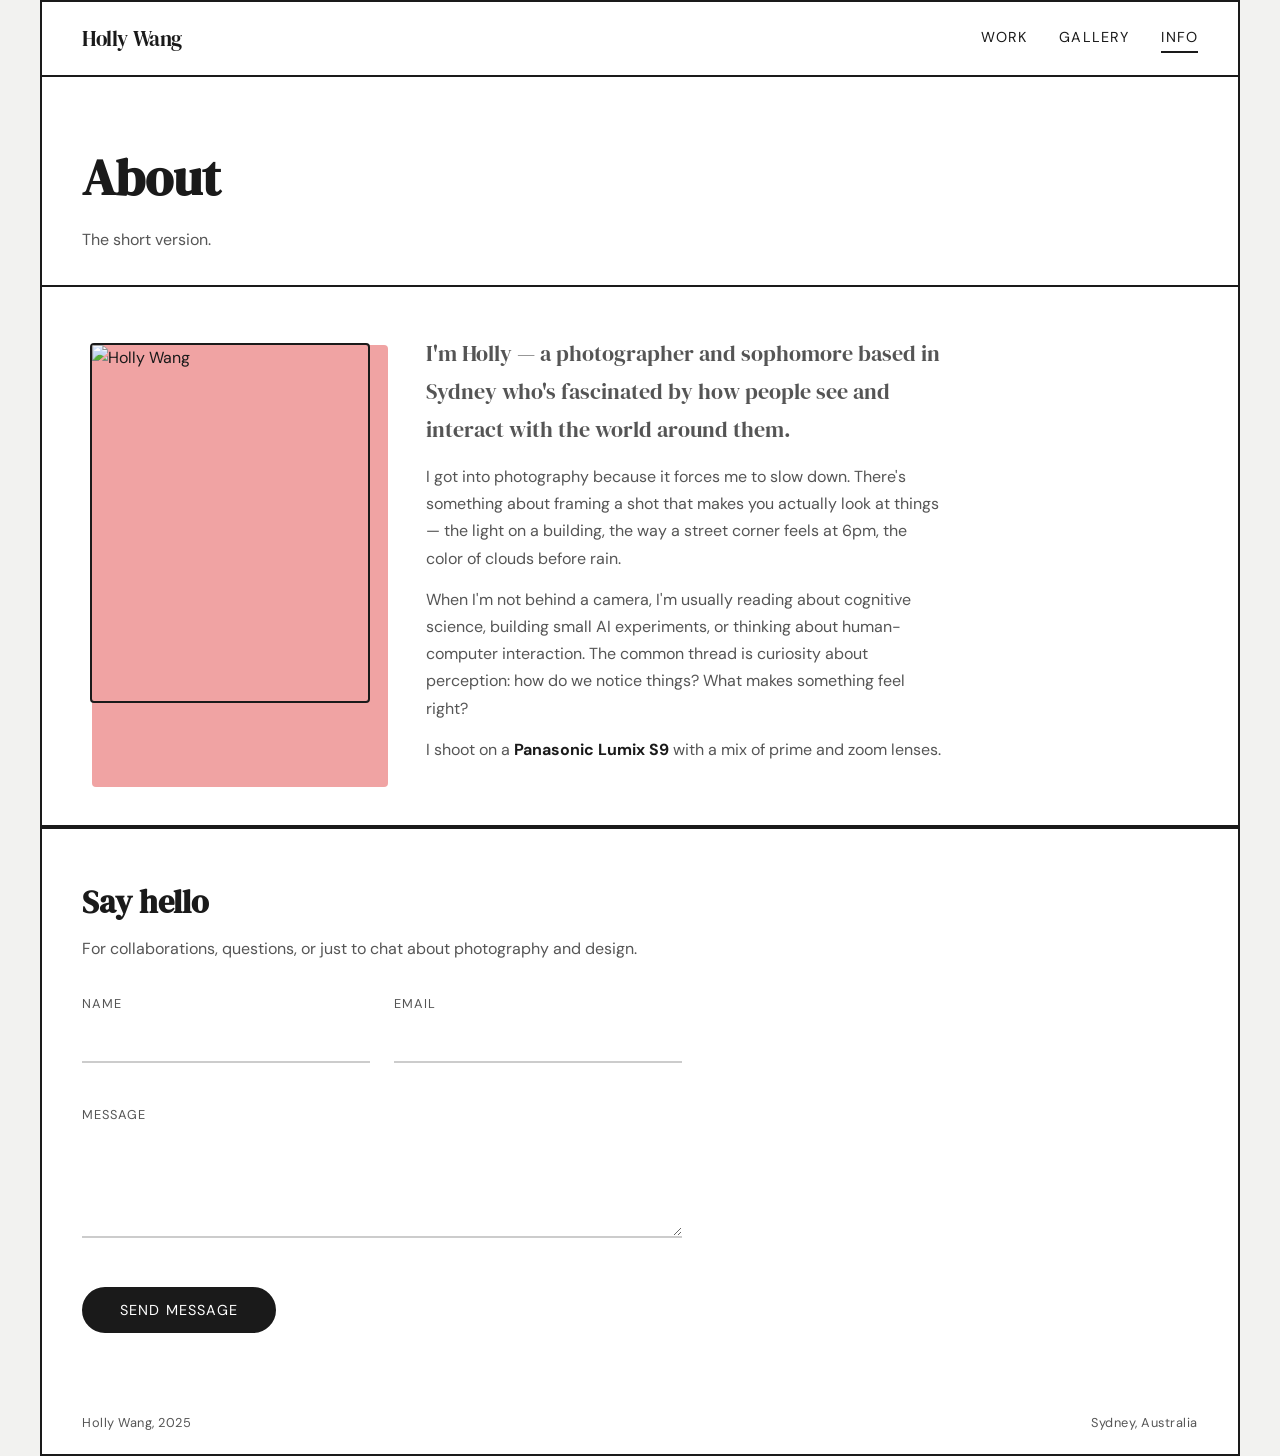
==== commit 62baeaa3: "Redesign: colorful offset-frame aesthetic inspired by Amy Lombard - New color palette with yellow, b" ====
--- a/about.html
+++ b/about.html
@@ -3,7 +3,7 @@
 <head>
     <meta charset="UTF-8">
     <meta name="viewport" content="width=device-width, initial-scale=1.0">
-    <title>About &mdash; Holly Wang</title>
+    <title>Info &mdash; Holly Wang</title>
     <link rel="stylesheet" href="styles.css">
     <link rel="preconnect" href="https://fonts.googleapis.com">
     <link rel="preconnect" href="https://fonts.gstatic.com" crossorigin>
@@ -11,67 +11,69 @@
     <script src="script.js" defer></script>
 </head>
 <body>
-    <nav class="nav">
-        <a href="index.html" class="nav-name">Holly Wang</a>
-        <button class="hamburger" aria-label="Toggle menu">
-            <span></span><span></span>
-        </button>
-        <div class="nav-right">
-            <a href="index.html" class="nav-link">Index</a>
-            <a href="gallery.html" class="nav-link">Gallery</a>
-            <a href="about.html" class="nav-link active">About</a>
-        </div>
-    </nav>
+    <div class="page-frame">
+        <nav class="nav">
+            <a href="index.html" class="nav-name">Holly Wang</a>
+            <button class="hamburger" aria-label="Toggle menu">
+                <span></span><span></span>
+            </button>
+            <div class="nav-right">
+                <a href="index.html" class="nav-link">Work</a>
+                <a href="gallery.html" class="nav-link">Gallery</a>
+                <a href="about.html" class="nav-link active">Info</a>
+            </div>
+        </nav>
 
-    <header class="page-intro">
-        <h1>About</h1>
-        <p>The short version.</p>
-    </header>
+        <header class="page-intro">
+            <h1>About</h1>
+            <p>The short version.</p>
+        </header>
 
-    <section class="about-body">
-        <div class="about-photo">
-            <img src="https://images.unsplash.com/photo-1494790108377-be9c29b29330?w=420&h=520&fit=crop" alt="Holly Wang">
-        </div>
-        <div class="about-bio">
-            <p class="bio-lead">I'm Holly &mdash; a photographer and sophomore based in Sydney who's fascinated by how people see and interact with the world around them.</p>
-            <p>I got into photography because it forces me to slow down. There's something about framing a shot that makes you actually look at things &mdash; the light on a building, the way a street corner feels at 6pm, the color of clouds before rain.</p>
-            <p>When I'm not behind a camera, I'm usually reading about cognitive science, building small AI experiments, or thinking about human-computer interaction. The common thread is curiosity about perception: how do we notice things? What makes something feel right?</p>
-            <p>I shoot on a <strong>Panasonic Lumix S9</strong> with a mix of prime and zoom lenses.</p>
-        </div>
-    </section>
+        <section class="about-body">
+            <div class="about-photo color-pink">
+                <img src="https://images.unsplash.com/photo-1494790108377-be9c29b29330?w=420&h=520&fit=crop" alt="Holly Wang">
+            </div>
+            <div class="about-bio">
+                <p class="bio-lead">I'm Holly &mdash; a photographer and sophomore based in Sydney who's fascinated by how people see and interact with the world around them.</p>
+                <p>I got into photography because it forces me to slow down. There's something about framing a shot that makes you actually look at things &mdash; the light on a building, the way a street corner feels at 6pm, the color of clouds before rain.</p>
+                <p>When I'm not behind a camera, I'm usually reading about cognitive science, building small AI experiments, or thinking about human-computer interaction. The common thread is curiosity about perception: how do we notice things? What makes something feel right?</p>
+                <p>I shoot on a <strong>Panasonic Lumix S9</strong> with a mix of prime and zoom lenses.</p>
+            </div>
+        </section>
 
-    <div class="divider"></div>
+        <div class="divider"></div>
 
-    <section class="contact">
-        <div class="contact-intro">
-            <h2>Say hello</h2>
-            <p>For collaborations, questions, or just to chat about photography and design.</p>
-        </div>
-        <form class="contact-form" id="contact-form" novalidate>
-            <div class="form-row">
-                <div class="field">
-                    <label for="name">Name</label>
-                    <input type="text" id="name" name="name" autocomplete="name">
-                    <span class="field-error" id="name-error"></span>
+        <section class="contact">
+            <div class="contact-intro">
+                <h2>Say hello</h2>
+                <p>For collaborations, questions, or just to chat about photography and design.</p>
+            </div>
+            <form class="contact-form" id="contact-form" novalidate>
+                <div class="form-row">
+                    <div class="field">
+                        <label for="name">Name</label>
+                        <input type="text" id="name" name="name" autocomplete="name">
+                        <span class="field-error" id="name-error"></span>
+                    </div>
+                    <div class="field">
+                        <label for="email">Email</label>
+                        <input type="email" id="email" name="email" autocomplete="email">
+                        <span class="field-error" id="email-error"></span>
+                    </div>
                 </div>
                 <div class="field">
-                    <label for="email">Email</label>
-                    <input type="email" id="email" name="email" autocomplete="email">
-                    <span class="field-error" id="email-error"></span>
+                    <label for="message">Message</label>
+                    <textarea id="message" name="message" rows="4"></textarea>
+                    <span class="field-error" id="message-error"></span>
                 </div>
-            </div>
-            <div class="field">
-                <label for="message">Message</label>
-                <textarea id="message" name="message" rows="4"></textarea>
-                <span class="field-error" id="message-error"></span>
-            </div>
-            <button type="submit" class="send-btn">Send message</button>
-        </form>
-    </section>
+                <button type="submit" class="send-btn">Send message</button>
+            </form>
+        </section>
 
-    <footer class="footer">
-        <span class="footer-left">Holly Wang, 2025</span>
-        <span class="footer-right">Sydney, Australia</span>
-    </footer>
+        <footer class="footer">
+            <span>Holly Wang, 2025</span>
+            <span>Sydney, Australia</span>
+        </footer>
+    </div>
 </body>
 </html>
--- a/styles.css
+++ b/styles.css
@@ -1,84 +1,93 @@
-/* ===========================
-   Holly Wang — Photography
-   Clean, editorial, intentional
-   =========================== */
+/* ===== RESET & BASE ===== */
+*, *::before, *::after { margin: 0; padding: 0; box-sizing: border-box; }
 
 :root {
-    --white: #faf8f5;
-    --black: #1a1a1a;
-    --gray: #6b6b6b;
-    --light-gray: #e8e4df;
-    --accent: #c4624a;
-    --serif: 'DM Serif Display', Georgia, serif;
-    --sans: 'DM Sans', -apple-system, sans-serif;
-    --hand: 'Caveat', cursive;
-}
-
-/* --- Reset --- */
-*, *::before, *::after { margin: 0; padding: 0; box-sizing: border-box; }
+    --bg: #f2f2f0;
+    --text: #1a1a1a;
+    --text-light: #555;
+    --yellow: #f2d96b;
+    --blue: #8ec5e8;
+    --pink: #f0a3a3;
+    --green: #8ec09a;
+    --lavender: #b8a9e8;
+    --frame-offset: 10px;
+    --radius: 4px;
+    --font-heading: 'DM Serif Display', Georgia, serif;
+    --font-body: 'DM Sans', 'Helvetica Neue', sans-serif;
+    --font-hand: 'Caveat', cursive;
+}
+
 html { scroll-behavior: smooth; }
 
 body {
-    font-family: var(--sans);
-    background: var(--white);
-    color: var(--black);
+    font-family: var(--font-body);
+    background: var(--bg);
+    color: var(--text);
     line-height: 1.6;
+    -webkit-font-smoothing: antialiased;
+}
+
+img { display: block; max-width: 100%; height: auto; }
+a { color: inherit; text-decoration: none; }
+
+/* ===== PAGE FRAME ===== */
+.page-frame {
+    max-width: 1200px;
+    margin: 0 auto;
+    border: 2px solid var(--text);
     min-height: 100vh;
-    display: flex;
-    flex-direction: column;
-    overflow-x: hidden;
-}
-
-img { max-width: 100%; display: block; }
-a { text-decoration: none; color: inherit; }
-
-/* --- Nav --- */
+    background: #fff;
+}
+
+/* ===== NAV ===== */
 .nav {
     display: flex;
+    align-items: center;
     justify-content: space-between;
-    align-items: center;
-    padding: 1.4rem 3rem;
+    padding: 20px 40px;
+    border-bottom: 2px solid var(--text);
     position: sticky;
     top: 0;
-    background: var(--white);
+    background: #fff;
     z-index: 100;
-    border-bottom: 1px solid var(--light-gray);
 }
 
 .nav-name {
-    font-family: var(--serif);
-    font-size: 1.2rem;
-    color: var(--black);
+    font-family: var(--font-heading);
+    font-size: 1.3rem;
+    letter-spacing: -0.02em;
 }
 
 .nav-right {
     display: flex;
-    gap: 2.2rem;
+    gap: 32px;
 }
 
 .nav-link {
-    font-size: 0.88rem;
-    color: var(--gray);
-    position: relative;
-    transition: color 0.3s;
-}
-
-.nav-link:hover { color: var(--black); }
-
-.nav-link.active {
-    color: var(--black);
-}
-
-.nav-link.active::after {
+    font-size: 0.9rem;
+    text-transform: uppercase;
+    letter-spacing: 0.08em;
+    position: relative;
+    padding-bottom: 2px;
+}
+
+.nav-link::after {
     content: '';
     position: absolute;
-    bottom: -3px;
+    bottom: -2px;
     left: 0;
-    right: 0;
-    height: 1.5px;
-    background: var(--black);
-}
-
+    width: 0;
+    height: 2px;
+    background: var(--text);
+    transition: width 0.3s;
+}
+
+.nav-link:hover::after,
+.nav-link.active::after {
+    width: 100%;
+}
+
+/* Hamburger */
 .hamburger {
     display: none;
     background: none;
@@ -87,14 +96,14 @@
     width: 28px;
     height: 20px;
     position: relative;
-    z-index: 101;
+    z-index: 200;
 }
 
 .hamburger span {
     display: block;
     width: 100%;
-    height: 1.5px;
-    background: var(--black);
+    height: 2px;
+    background: var(--text);
     position: absolute;
     left: 0;
     transition: 0.3s;
@@ -107,401 +116,430 @@
     top: 50%;
     transform: translateY(-50%) rotate(45deg);
 }
+
 .hamburger.open span:last-child {
     bottom: 50%;
     transform: translateY(50%) rotate(-45deg);
 }
 
-/* --- Hero --- */
-.hero {
-    display: flex;
-    align-items: center;
-    justify-content: space-between;
-    gap: 3rem;
-    padding: 6rem 3rem 4rem;
-    max-width: 1200px;
-    margin: 0 auto;
+/* ===== COLOR CLASSES (offset frame) ===== */
+.color-yellow { --frame: var(--yellow); }
+.color-blue { --frame: var(--blue); }
+.color-pink { --frame: var(--pink); }
+.color-green { --frame: var(--green); }
+.color-lavender { --frame: var(--lavender); }
+
+/* ===== HERO SCATTER ===== */
+.hero-scatter {
+    padding: 60px 40px 40px;
+    border-bottom: 2px solid var(--text);
+}
+
+.hero-intro {
+    margin-bottom: 48px;
+}
+
+.hero-intro h1 {
+    font-family: var(--font-heading);
+    font-size: clamp(2.2rem, 5vw, 3.6rem);
+    line-height: 1.15;
+    letter-spacing: -0.02em;
+    margin-bottom: 12px;
+}
+
+.hero-intro p {
+    font-size: 1.05rem;
+    color: var(--text-light);
+}
+
+.scatter-grid {
+    display: grid;
+    grid-template-columns: 1fr 1fr 1fr;
+    grid-template-rows: auto auto;
+    gap: 28px;
+}
+
+.scatter-item {
+    position: relative;
+    padding: 8px;
+}
+
+.scatter-item::before {
+    content: '';
+    position: absolute;
+    inset: 0;
+    background: var(--frame);
+    border-radius: var(--radius);
+    transform: translate(var(--frame-offset), var(--frame-offset));
+    z-index: 0;
+    transition: transform 0.3s ease;
+}
+
+.scatter-item:hover::before {
+    transform: translate(6px, 6px);
+}
+
+.scatter-item img {
+    position: relative;
+    z-index: 1;
     width: 100%;
-}
-
-.hero-text { max-width: 520px; }
-
-.hero-text h1 {
-    font-family: var(--serif);
-    font-size: 3.2rem;
-    line-height: 1.2;
-    margin-bottom: 1.5rem;
-    color: var(--black);
-}
-
-.hero-text h1 em {
-    font-style: italic;
-    color: var(--accent);
-}
-
-.hero-text p {
-    font-size: 1rem;
-    color: var(--gray);
-    line-height: 1.7;
-}
-
-.hero-photos {
-    display: flex;
-    gap: 1rem;
-    align-items: flex-end;
-}
-
-.hero-photo img {
-    border-radius: 6px;
+    height: 220px;
     object-fit: cover;
-}
-
-.hp-1 img { width: 280px; height: 360px; }
-.hp-2 img { width: 220px; height: 180px; }
-
-.hp-1 { transform: rotate(-2deg); }
-.hp-2 { transform: rotate(1.5deg); align-self: flex-start; margin-top: 2rem; }
-
-.hero-photo {
-    transition: transform 0.4s ease;
-}
-
-.hero-photo:hover {
-    transform: rotate(0deg) scale(1.02);
-}
-
-/* --- Marquee --- */
+    border-radius: var(--radius);
+    border: 2px solid var(--text);
+}
+
+.scatter-item:nth-child(1) {
+    grid-column: 1 / 2;
+    grid-row: 1;
+}
+
+.scatter-item:nth-child(2) {
+    grid-column: 2 / 3;
+    grid-row: 1 / 3;
+}
+
+.scatter-item:nth-child(2) img {
+    height: 300px;
+}
+
+.scatter-item:nth-child(3) {
+    grid-column: 3 / 4;
+    grid-row: 1;
+}
+
+.scatter-item:nth-child(4) {
+    grid-column: 1 / 2;
+    grid-row: 2;
+    justify-self: end;
+    max-width: 280px;
+}
+
+.scatter-label {
+    display: block;
+    font-family: var(--font-hand);
+    font-size: 1.1rem;
+    margin-top: 6px;
+    position: relative;
+    z-index: 1;
+    color: var(--text-light);
+}
+
+/* ===== MARQUEE ===== */
 .marquee {
     overflow: hidden;
-    border-top: 1px solid var(--light-gray);
-    border-bottom: 1px solid var(--light-gray);
-    padding: 0.9rem 0;
-    background: var(--white);
+    border-bottom: 2px solid var(--text);
+    padding: 14px 0;
+    background: var(--text);
+    color: #fff;
 }
 
 .marquee-track {
     display: flex;
     gap: 0;
+    width: max-content;
+    animation: marquee-scroll 20s linear infinite;
+}
+
+.marquee-track span {
     white-space: nowrap;
-    animation: scroll-left 30s linear infinite;
-    width: max-content;
-}
-
-.marquee-track span {
-    font-family: var(--hand);
-    font-size: 1.25rem;
-    color: var(--gray);
-    padding: 0 0.5rem;
-}
-
-.marquee-track .dot {
-    width: 4px;
-    height: 4px;
-    background: var(--accent);
+    font-size: 0.85rem;
+    text-transform: uppercase;
+    letter-spacing: 0.12em;
+    padding: 0 8px;
+}
+
+.mdot {
+    width: 5px !important;
+    height: 5px;
+    background: var(--yellow);
     border-radius: 50%;
     display: inline-block;
-    margin: 0 1rem;
-    vertical-align: middle;
-}
-
-@keyframes scroll-left {
+    align-self: center;
+    padding: 0 !important;
+    flex-shrink: 0;
+}
+
+@keyframes marquee-scroll {
     0% { transform: translateX(0); }
     100% { transform: translateX(-50%); }
 }
 
-/* --- Selected Work --- */
-.selected-work {
-    padding: 4rem 3rem;
-    max-width: 1200px;
-    margin: 0 auto;
-    width: 100%;
-}
-
-.sw-header {
+/* ===== FRIENDS STRIP ===== */
+.friends-strip {
+    padding: 48px 40px;
+    border-bottom: 2px solid var(--text);
+}
+
+.strip-label {
+    font-family: var(--font-hand);
+    font-size: 1.3rem;
+    margin-bottom: 24px;
+    color: var(--text-light);
+}
+
+.friends-row {
+    display: flex;
+    gap: 24px;
+    overflow-x: auto;
+    padding-bottom: 8px;
+}
+
+.friend-piece {
+    position: relative;
+    flex-shrink: 0;
+    padding: 6px;
+}
+
+.friend-piece::before {
+    content: '';
+    position: absolute;
+    inset: 0;
+    background: var(--frame);
+    border-radius: var(--radius);
+    transform: translate(8px, 8px);
+    z-index: 0;
+    transition: transform 0.3s;
+}
+
+.friend-piece:hover::before {
+    transform: translate(5px, 5px);
+}
+
+.friend-piece img {
+    position: relative;
+    z-index: 1;
+    width: 160px;
+    height: 160px;
+    object-fit: cover;
+    border: 2px solid var(--text);
+    border-radius: var(--radius);
+}
+
+.friend-piece figcaption {
+    position: relative;
+    z-index: 1;
+    font-family: var(--font-hand);
+    font-size: 1rem;
+    margin-top: 6px;
+    color: var(--text-light);
+}
+
+/* ===== TEASER ===== */
+.teaser {
+    display: flex;
+    align-items: center;
+    gap: 48px;
+    padding: 60px 40px;
+    border-bottom: 2px solid var(--text);
+}
+
+.teaser-text {
+    flex: 1;
+}
+
+.teaser-text h2 {
+    font-family: var(--font-heading);
+    font-size: 2rem;
+    margin-bottom: 12px;
+}
+
+.teaser-text p {
+    color: var(--text-light);
+    margin-bottom: 16px;
+    max-width: 400px;
+}
+
+.text-link {
+    font-size: 0.9rem;
+    text-transform: uppercase;
+    letter-spacing: 0.08em;
+    border-bottom: 1.5px solid var(--text);
+    padding-bottom: 2px;
+    transition: opacity 0.2s;
+}
+
+.text-link:hover { opacity: 0.6; }
+
+.teaser-img {
+    position: relative;
+    flex-shrink: 0;
+    padding: 8px;
+}
+
+.teaser-img::before {
+    content: '';
+    position: absolute;
+    inset: 0;
+    background: var(--frame);
+    border-radius: var(--radius);
+    transform: translate(var(--frame-offset), var(--frame-offset));
+    z-index: 0;
+}
+
+.teaser-img img {
+    position: relative;
+    z-index: 1;
+    width: 300px;
+    height: 380px;
+    object-fit: cover;
+    border: 2px solid var(--text);
+    border-radius: var(--radius);
+}
+
+/* ===== FOOTER ===== */
+.footer {
     display: flex;
     justify-content: space-between;
-    align-items: baseline;
-    margin-bottom: 2rem;
-}
-
-.sw-header h2 {
-    font-family: var(--serif);
-    font-size: 1.6rem;
-}
-
-.text-link {
-    font-size: 0.88rem;
-    color: var(--accent);
-    border-bottom: 1px solid transparent;
-    transition: border-color 0.3s;
-}
-
-.text-link:hover {
-    border-bottom-color: var(--accent);
-}
-
-.sw-grid {
+    padding: 20px 40px;
+    font-size: 0.8rem;
+    color: var(--text-light);
+    letter-spacing: 0.04em;
+}
+
+/* ===== PAGE INTRO (Gallery & About) ===== */
+.page-intro {
+    padding: 60px 40px 32px;
+    border-bottom: 2px solid var(--text);
+}
+
+.page-intro h1 {
+    font-family: var(--font-heading);
+    font-size: clamp(2rem, 4.5vw, 3.2rem);
+    margin-bottom: 8px;
+}
+
+.page-intro p {
+    color: var(--text-light);
+    font-size: 1rem;
+}
+
+/* ===== GALLERY ===== */
+.gallery {
+    padding: 32px 40px 60px;
+}
+
+.filter-bar {
+    display: flex;
+    gap: 12px;
+    margin-bottom: 32px;
+    flex-wrap: wrap;
+}
+
+.filter-btn {
+    background: none;
+    border: 1.5px solid var(--text);
+    padding: 6px 18px;
+    font-family: var(--font-body);
+    font-size: 0.85rem;
+    text-transform: uppercase;
+    letter-spacing: 0.06em;
+    cursor: pointer;
+    border-radius: 100px;
+    transition: background 0.2s, color 0.2s;
+}
+
+.filter-btn:hover {
+    background: var(--text);
+    color: #fff;
+}
+
+.filter-btn.active {
+    background: var(--text);
+    color: #fff;
+}
+
+.gallery-grid {
     display: grid;
     grid-template-columns: repeat(3, 1fr);
-    grid-auto-rows: 240px;
-    gap: 1rem;
-}
-
-.sw-item {
-    position: relative;
-    overflow: hidden;
-    border-radius: 6px;
-    display: block;
-}
-
-.sw-tall { grid-row: span 2; }
-.sw-wide { grid-column: span 2; }
-
-.sw-item img {
+    gap: 32px;
+}
+
+.g-card {
+    position: relative;
+    cursor: pointer;
+    padding: 8px;
+    transition: transform 0.2s;
+}
+
+.g-card::before {
+    content: '';
+    position: absolute;
+    inset: 0;
+    background: var(--frame);
+    border-radius: var(--radius);
+    transform: translate(var(--frame-offset), var(--frame-offset));
+    z-index: 0;
+    transition: transform 0.3s ease;
+}
+
+.g-card:hover::before {
+    transform: translate(6px, 6px);
+}
+
+.g-card:hover {
+    transform: translate(-2px, -2px);
+}
+
+.g-card img {
+    position: relative;
+    z-index: 1;
     width: 100%;
-    height: 100%;
+    height: 240px;
     object-fit: cover;
-    transition: transform 0.5s ease;
-}
-
-.sw-item:hover img {
-    transform: scale(1.04);
-}
-
-.sw-caption {
+    border: 2px solid var(--text);
+    border-radius: var(--radius);
+}
+
+.g-card.hidden {
+    display: none;
+}
+
+.g-overlay {
     position: absolute;
-    bottom: 0;
-    left: 0;
-    right: 0;
-    padding: 1.2rem;
-    background: linear-gradient(transparent, rgba(0,0,0,0.55));
-    color: white;
-    font-size: 0.9rem;
-    font-weight: 400;
+    bottom: 8px;
+    left: 8px;
+    right: 8px;
+    z-index: 2;
+    padding: 12px 14px;
+    background: linear-gradient(transparent, rgba(0,0,0,0.6));
+    border-radius: 0 0 var(--radius) var(--radius);
     opacity: 0;
-    transition: opacity 0.4s;
-}
-
-.sw-item:hover .sw-caption {
+    transition: opacity 0.3s;
+}
+
+.g-card:hover .g-overlay {
     opacity: 1;
 }
 
-/* --- Friends Strip --- */
-.friends-strip {
-    padding: 3rem 3rem;
-    border-top: 1px solid var(--light-gray);
-}
-
-.friends-label {
-    font-family: var(--hand);
-    font-size: 1.15rem;
-    color: var(--gray);
-    text-align: center;
-    margin-bottom: 1.5rem;
-}
-
-.friends-scroll {
-    display: flex;
-    gap: 1.5rem;
-    overflow-x: auto;
-    padding-bottom: 1rem;
-    justify-content: center;
-    scrollbar-width: none;
-}
-.friends-scroll::-webkit-scrollbar { display: none; }
-
-.friend-art {
-    flex-shrink: 0;
-    text-align: center;
-    transition: transform 0.3s;
-}
-
-.friend-art:hover { transform: translateY(-4px); }
-
-.friend-art img {
-    width: 140px;
-    height: 140px;
-    object-fit: cover;
-    border-radius: 8px;
-}
-
-.friend-art figcaption {
-    font-family: var(--hand);
-    font-size: 1rem;
-    color: var(--gray);
-    margin-top: 0.5rem;
-}
-
-/* --- About Teaser --- */
-.about-teaser {
+.g-overlay span {
+    font-family: var(--font-hand);
+    font-size: 1.1rem;
+    color: #fff;
+}
+
+/* ===== LIGHTBOX ===== */
+.lightbox {
+    position: fixed;
+    inset: 0;
+    background: rgba(0, 0, 0, 0.92);
+    z-index: 1000;
     display: flex;
     align-items: center;
-    gap: 4rem;
-    padding: 4rem 3rem;
-    max-width: 1000px;
-    margin: 0 auto;
-    width: 100%;
-}
-
-.at-text { flex: 1; }
-
-.at-text h2 {
-    font-family: var(--serif);
-    font-size: 1.6rem;
-    margin-bottom: 1rem;
-}
-
-.at-text p {
-    color: var(--gray);
-    line-height: 1.8;
-    margin-bottom: 1.5rem;
-}
-
-.at-photo img {
-    width: 260px;
-    height: 320px;
-    object-fit: cover;
-    border-radius: 6px;
-    transform: rotate(2deg);
-    transition: transform 0.4s;
-}
-
-.at-photo img:hover {
-    transform: rotate(0deg) scale(1.02);
-}
-
-/* --- Page Intro --- */
-.page-intro {
-    padding: 4rem 3rem 2rem;
-    max-width: 1200px;
-    margin: 0 auto;
-    width: 100%;
-}
-
-.page-intro h1 {
-    font-family: var(--serif);
-    font-size: 3rem;
-    margin-bottom: 0.5rem;
-}
-
-.page-intro p {
-    color: var(--gray);
-    font-size: 1rem;
-}
-
-/* --- Gallery Grid (Masonry-like) --- */
-.gallery {
-    padding: 0 3rem 4rem;
-    max-width: 1200px;
-    margin: 0 auto;
-    width: 100%;
-}
-
-.filter-bar {
-    display: flex;
-    gap: 0.5rem;
-    flex-wrap: wrap;
-    margin-bottom: 2rem;
-}
-
-.filter-btn {
-    font-family: var(--sans);
-    font-size: 0.82rem;
-    padding: 0.4rem 1rem;
-    border: 1px solid var(--light-gray);
-    background: transparent;
-    color: var(--gray);
-    border-radius: 20px;
-    cursor: pointer;
-    transition: all 0.25s;
-}
-
-.filter-btn:hover {
-    border-color: var(--black);
-    color: var(--black);
-}
-
-.filter-btn.active {
-    background: var(--black);
-    border-color: var(--black);
-    color: var(--white);
-}
-
-.gallery-grid {
-    columns: 3;
-    column-gap: 1rem;
-}
-
-.g-card {
-    break-inside: avoid;
-    margin-bottom: 1rem;
-    position: relative;
-    overflow: hidden;
-    border-radius: 6px;
-    cursor: pointer;
-    transition: transform 0.35s;
-}
-
-.g-card.hidden { display: none; }
-
-.g-card img {
-    width: 100%;
-    display: block;
-    transition: transform 0.5s;
-}
-
-.g-card:hover {
-    transform: translateY(-3px);
-}
-
-.g-card:hover img {
-    transform: scale(1.03);
-}
-
-.g-overlay {
-    position: absolute;
-    inset: 0;
-    background: rgba(0,0,0,0.35);
-    display: flex;
-    align-items: flex-end;
-    padding: 1rem;
+    justify-content: center;
     opacity: 0;
-    transition: opacity 0.35s;
-}
-
-.g-card:hover .g-overlay { opacity: 1; }
-
-.g-overlay span {
-    color: white;
-    font-size: 0.9rem;
-    font-weight: 400;
-}
-
-/* --- Lightbox --- */
-.lightbox {
-    display: none;
-    position: fixed;
-    inset: 0;
-    background: rgba(26,26,26,0.94);
-    z-index: 1000;
-    align-items: center;
-    justify-content: center;
-    padding: 2rem;
+    pointer-events: none;
+    transition: opacity 0.3s;
 }
 
 .lightbox.active {
-    display: flex;
-    animation: lb-in 0.25s ease;
-}
-
-@keyframes lb-in {
-    from { opacity: 0; }
-    to { opacity: 1; }
+    opacity: 1;
+    pointer-events: all;
 }
 
 .lb-img {
-    max-width: 88%;
-    max-height: 88vh;
+    max-width: 85vw;
+    max-height: 85vh;
     object-fit: contain;
     border-radius: 4px;
 }
@@ -510,197 +548,200 @@
     position: absolute;
     background: none;
     border: none;
-    color: rgba(255,255,255,0.7);
+    color: #fff;
+    font-size: 2rem;
     cursor: pointer;
-    transition: color 0.3s;
-}
-
-.lb-close:hover, .lb-prev:hover, .lb-next:hover {
-    color: white;
-}
-
-.lb-close {
-    top: 1.5rem;
-    right: 2rem;
-    font-size: 2rem;
-}
-
-.lb-prev, .lb-next {
-    top: 50%;
-    transform: translateY(-50%);
-    font-size: 2.5rem;
-}
-
-.lb-prev { left: 1.5rem; }
-.lb-next { right: 1.5rem; }
+    padding: 12px;
+    transition: opacity 0.2s;
+    z-index: 1001;
+}
+
+.lb-close:hover, .lb-prev:hover, .lb-next:hover { opacity: 0.6; }
+
+.lb-close { top: 20px; right: 28px; font-size: 2.4rem; }
+.lb-prev { left: 20px; top: 50%; transform: translateY(-50%); }
+.lb-next { right: 20px; top: 50%; transform: translateY(-50%); }
 
 .lb-caption {
     position: absolute;
-    bottom: 2rem;
+    bottom: 28px;
     left: 50%;
     transform: translateX(-50%);
-    font-family: var(--hand);
+    color: #ccc;
+    font-family: var(--font-hand);
     font-size: 1.2rem;
-    color: rgba(255,255,255,0.6);
-}
-
-/* --- About Body --- */
+}
+
+/* ===== ABOUT ===== */
 .about-body {
     display: flex;
-    gap: 4rem;
-    padding: 1rem 3rem 3rem;
-    max-width: 1000px;
-    margin: 0 auto;
+    gap: 48px;
+    padding: 48px 40px;
+    border-bottom: 2px solid var(--text);
+}
+
+.about-photo {
+    position: relative;
+    flex-shrink: 0;
+    padding: 8px;
+}
+
+.about-photo::before {
+    content: '';
+    position: absolute;
+    inset: 0;
+    background: var(--frame, var(--pink));
+    border-radius: var(--radius);
+    transform: translate(var(--frame-offset), var(--frame-offset));
+    z-index: 0;
+}
+
+.about-photo img {
+    position: relative;
+    z-index: 1;
+    width: 280px;
+    height: 360px;
+    object-fit: cover;
+    border: 2px solid var(--text);
+    border-radius: var(--radius);
+}
+
+.about-bio {
+    flex: 1;
+}
+
+.bio-lead {
+    font-family: var(--font-heading);
+    font-size: 1.4rem;
+    line-height: 1.5;
+    margin-bottom: 20px;
+}
+
+.about-bio p {
+    color: var(--text-light);
+    margin-bottom: 14px;
+    max-width: 520px;
+    line-height: 1.7;
+}
+
+.about-bio strong {
+    color: var(--text);
+}
+
+/* ===== DIVIDER ===== */
+.divider {
+    height: 2px;
+    background: var(--text);
+}
+
+/* ===== CONTACT ===== */
+.contact {
+    padding: 48px 40px 60px;
+}
+
+.contact-intro {
+    margin-bottom: 32px;
+}
+
+.contact-intro h2 {
+    font-family: var(--font-heading);
+    font-size: 2rem;
+    margin-bottom: 8px;
+}
+
+.contact-intro p {
+    color: var(--text-light);
+}
+
+.contact-form {
+    max-width: 600px;
+}
+
+.form-row {
+    display: flex;
+    gap: 24px;
+    margin-bottom: 20px;
+}
+
+.field {
+    flex: 1;
+    margin-bottom: 20px;
+}
+
+.form-row .field {
+    margin-bottom: 0;
+}
+
+.field label {
+    display: block;
+    font-size: 0.8rem;
+    text-transform: uppercase;
+    letter-spacing: 0.08em;
+    margin-bottom: 6px;
+    color: var(--text-light);
+}
+
+.field input,
+.field textarea {
     width: 100%;
-    align-items: flex-start;
-}
-
-.about-photo img {
-    width: 280px;
-    height: 350px;
-    object-fit: cover;
-    border-radius: 6px;
-}
-
-.about-bio { flex: 1; }
-
-.bio-lead {
-    font-size: 1.15rem;
-    line-height: 1.7;
-    color: var(--black);
-    margin-bottom: 1.2rem;
-}
-
-.about-bio p {
-    color: var(--gray);
-    line-height: 1.8;
-    margin-bottom: 1rem;
-    font-size: 0.95rem;
-}
-
-.about-bio strong { color: var(--black); }
-
-.divider {
-    max-width: 1000px;
-    margin: 0 auto;
-    padding: 0 3rem;
+    padding: 10px 0;
+    font-family: var(--font-body);
+    font-size: 1rem;
     border: none;
-    height: 1px;
-    background: var(--light-gray);
-    width: 100%;
-}
-
-.divider::after {
-    content: '';
+    border-bottom: 2px solid #ccc;
+    background: transparent;
+    color: var(--text);
+    outline: none;
+    transition: border-color 0.2s;
+}
+
+.field input:focus,
+.field textarea:focus {
+    border-color: var(--text);
+}
+
+.field input.invalid,
+.field textarea.invalid {
+    border-color: var(--pink);
+}
+
+.field-error {
     display: block;
-    height: 1px;
-    background: var(--light-gray);
-}
-
-/* --- Contact --- */
-.contact {
-    padding: 3rem 3rem 5rem;
-    max-width: 700px;
-    margin: 0 auto;
-    width: 100%;
-}
-
-.contact-intro {
-    margin-bottom: 2rem;
-}
-
-.contact-intro h2 {
-    font-family: var(--serif);
-    font-size: 1.6rem;
-    margin-bottom: 0.4rem;
-}
-
-.contact-intro p {
-    color: var(--gray);
-    font-size: 0.95rem;
-}
-
-.contact-form {
-    display: flex;
-    flex-direction: column;
-    gap: 1.5rem;
-}
-
-.form-row {
-    display: grid;
-    grid-template-columns: 1fr 1fr;
-    gap: 1.5rem;
-}
-
-.field { display: flex; flex-direction: column; gap: 0.3rem; }
-
-.field label {
-    font-size: 0.82rem;
-    color: var(--gray);
-    letter-spacing: 0.5px;
-}
-
-.field input, .field textarea {
-    font-family: var(--sans);
-    font-size: 0.95rem;
-    padding: 0.6rem 0;
-    border: none;
-    border-bottom: 1.5px solid var(--light-gray);
-    background: transparent;
-    color: var(--black);
-    transition: border-color 0.3s;
-    outline: none;
-    resize: vertical;
-}
-
-.field input:focus, .field textarea:focus {
-    border-bottom-color: var(--accent);
-}
-
-.field input.invalid, .field textarea.invalid {
-    border-bottom-color: #d44;
-}
-
-.field-error {
     font-size: 0.78rem;
     color: #d44;
-    min-height: 1em;
+    margin-top: 4px;
+    min-height: 18px;
+}
+
+.field textarea {
+    resize: vertical;
+    min-height: 100px;
 }
 
 .send-btn {
-    font-family: var(--sans);
+    display: inline-block;
+    padding: 12px 36px;
+    font-family: var(--font-body);
     font-size: 0.9rem;
-    font-weight: 500;
-    padding: 0.7rem 2rem;
-    background: var(--black);
-    color: var(--white);
-    border: 1px solid var(--black);
-    border-radius: 4px;
+    text-transform: uppercase;
+    letter-spacing: 0.08em;
+    background: var(--text);
+    color: #fff;
+    border: 2px solid var(--text);
+    border-radius: 100px;
     cursor: pointer;
-    transition: all 0.3s;
-    align-self: flex-start;
+    transition: background 0.2s, color 0.2s;
 }
 
 .send-btn:hover {
     background: transparent;
-    color: var(--black);
-}
-
-/* --- Footer --- */
-.footer {
-    margin-top: auto;
-    display: flex;
-    justify-content: space-between;
-    padding: 1.5rem 3rem;
-    border-top: 1px solid var(--light-gray);
-    font-size: 0.8rem;
-    color: var(--gray);
-}
-
-/* --- Scroll animation --- */
+    color: var(--text);
+}
+
+/* ===== SCROLL REVEAL ===== */
 .reveal {
     opacity: 0;
-    transform: translateY(20px);
+    transform: translateY(24px);
     transition: opacity 0.6s ease, transform 0.6s ease;
 }
 
@@ -709,73 +750,158 @@
     transform: translateY(0);
 }
 
-/* --- Responsive --- */
+/* ===== RESPONSIVE ===== */
 @media (max-width: 768px) {
-    .nav { padding: 1rem 1.5rem; }
+    .page-frame {
+        border: none;
+    }
+
+    .nav {
+        padding: 16px 24px;
+    }
+
     .hamburger { display: block; }
 
     .nav-right {
-        display: none;
-        position: absolute;
-        top: 100%;
-        left: 0;
+        position: fixed;
+        top: 0;
+        right: -100%;
+        width: 260px;
+        height: 100vh;
+        background: #fff;
+        flex-direction: column;
+        padding: 80px 32px 40px;
+        gap: 24px;
+        border-left: 2px solid var(--text);
+        transition: right 0.35s ease;
+        z-index: 150;
+    }
+
+    .nav-right.open {
         right: 0;
-        background: var(--white);
+    }
+
+    .hero-scatter { padding: 40px 24px 32px; }
+    .hero-intro { margin-bottom: 32px; }
+
+    .scatter-grid {
+        grid-template-columns: 1fr 1fr;
+        gap: 20px;
+    }
+
+    .scatter-item:nth-child(2) {
+        grid-column: 2;
+        grid-row: 1;
+    }
+
+    .scatter-item:nth-child(2) img {
+        height: 220px;
+    }
+
+    .scatter-item:nth-child(3) {
+        grid-column: 1;
+        grid-row: 2;
+    }
+
+    .scatter-item:nth-child(4) {
+        grid-column: 2;
+        grid-row: 2;
+        justify-self: start;
+        max-width: none;
+    }
+
+    .friends-strip { padding: 32px 24px; }
+    .friend-piece img { width: 130px; height: 130px; }
+
+    .teaser {
         flex-direction: column;
-        padding: 1rem 1.5rem 1.5rem;
-        gap: 0.8rem;
-        border-bottom: 1px solid var(--light-gray);
-    }
-
-    .nav-right.open { display: flex; }
-
-    .hero {
-        flex-direction: column;
-        padding: 3rem 1.5rem 2rem;
-    }
-
-    .hero-text h1 { font-size: 2.2rem; }
-    .hero-photos { justify-content: center; }
-    .hp-1 img { width: 200px; height: 260px; }
-    .hp-2 img { width: 160px; height: 130px; }
-
-    .selected-work, .gallery, .friends-strip { padding-left: 1.5rem; padding-right: 1.5rem; }
-
-    .sw-grid {
+        padding: 40px 24px;
+        gap: 32px;
+    }
+
+    .teaser-img img {
+        width: 100%;
+        height: 280px;
+    }
+
+    .gallery { padding: 24px 24px 48px; }
+
+    .gallery-grid {
         grid-template-columns: 1fr 1fr;
-        grid-auto-rows: 200px;
-    }
-    .sw-tall { grid-row: span 2; }
-    .sw-wide { grid-column: span 1; }
-
-    .gallery-grid { columns: 2; }
+        gap: 20px;
+    }
 
     .about-body {
         flex-direction: column;
-        align-items: center;
-        padding: 1rem 1.5rem 2rem;
-        gap: 2rem;
-    }
-
-    .about-photo img { width: 200px; height: 250px; }
-    .about-teaser { flex-direction: column; padding: 2rem 1.5rem; gap: 2rem; }
-    .at-photo img { width: 100%; height: auto; }
-
-    .contact { padding: 2rem 1.5rem 3rem; }
-    .form-row { grid-template-columns: 1fr; }
-    .footer { padding: 1.2rem 1.5rem; }
-    .page-intro { padding: 2.5rem 1.5rem 1.5rem; }
-    .page-intro h1 { font-size: 2.2rem; }
-
-    .friends-scroll { justify-content: flex-start; }
+        padding: 32px 24px;
+        gap: 32px;
+    }
+
+    .about-photo img {
+        width: 100%;
+        height: 300px;
+    }
+
+    .contact { padding: 32px 24px 48px; }
+
+    .form-row {
+        flex-direction: column;
+        gap: 0;
+    }
+
+    .footer { padding: 16px 24px; }
+    .page-intro { padding: 40px 24px 24px; }
 }
 
 @media (max-width: 480px) {
-    .hero-text h1 { font-size: 1.8rem; }
-    .hero-photos { flex-direction: column; align-items: center; }
-    .hp-2 { margin-top: 0; }
-    .sw-grid { grid-template-columns: 1fr; grid-auto-rows: 220px; }
-    .sw-tall { grid-row: span 1; }
-    .gallery-grid { columns: 1; }
-    .page-intro h1 { font-size: 1.8rem; }
-}
+    .scatter-grid {
+        grid-template-columns: 1fr;
+    }
+
+    .scatter-item:nth-child(2) {
+        grid-column: 1;
+        grid-row: 2;
+    }
+
+    .scatter-item:nth-child(2) img {
+        height: 200px;
+    }
+
+    .scatter-item:nth-child(3) {
+        grid-column: 1;
+        grid-row: 3;
+    }
+
+    .scatter-item:nth-child(4) {
+        grid-column: 1;
+        grid-row: 4;
+        max-width: none;
+    }
+
+    .gallery-grid {
+        grid-template-columns: 1fr;
+    }
+
+    .g-card img {
+        height: 200px;
+    }
+
+    .friends-row {
+        gap: 16px;
+    }
+
+    .friend-piece img {
+        width: 110px;
+        height: 110px;
+    }
+
+    .hero-intro h1 {
+        font-size: 1.8rem;
+    }
+
+    .footer {
+        flex-direction: column;
+        gap: 4px;
+        text-align: center;
+    }
+}
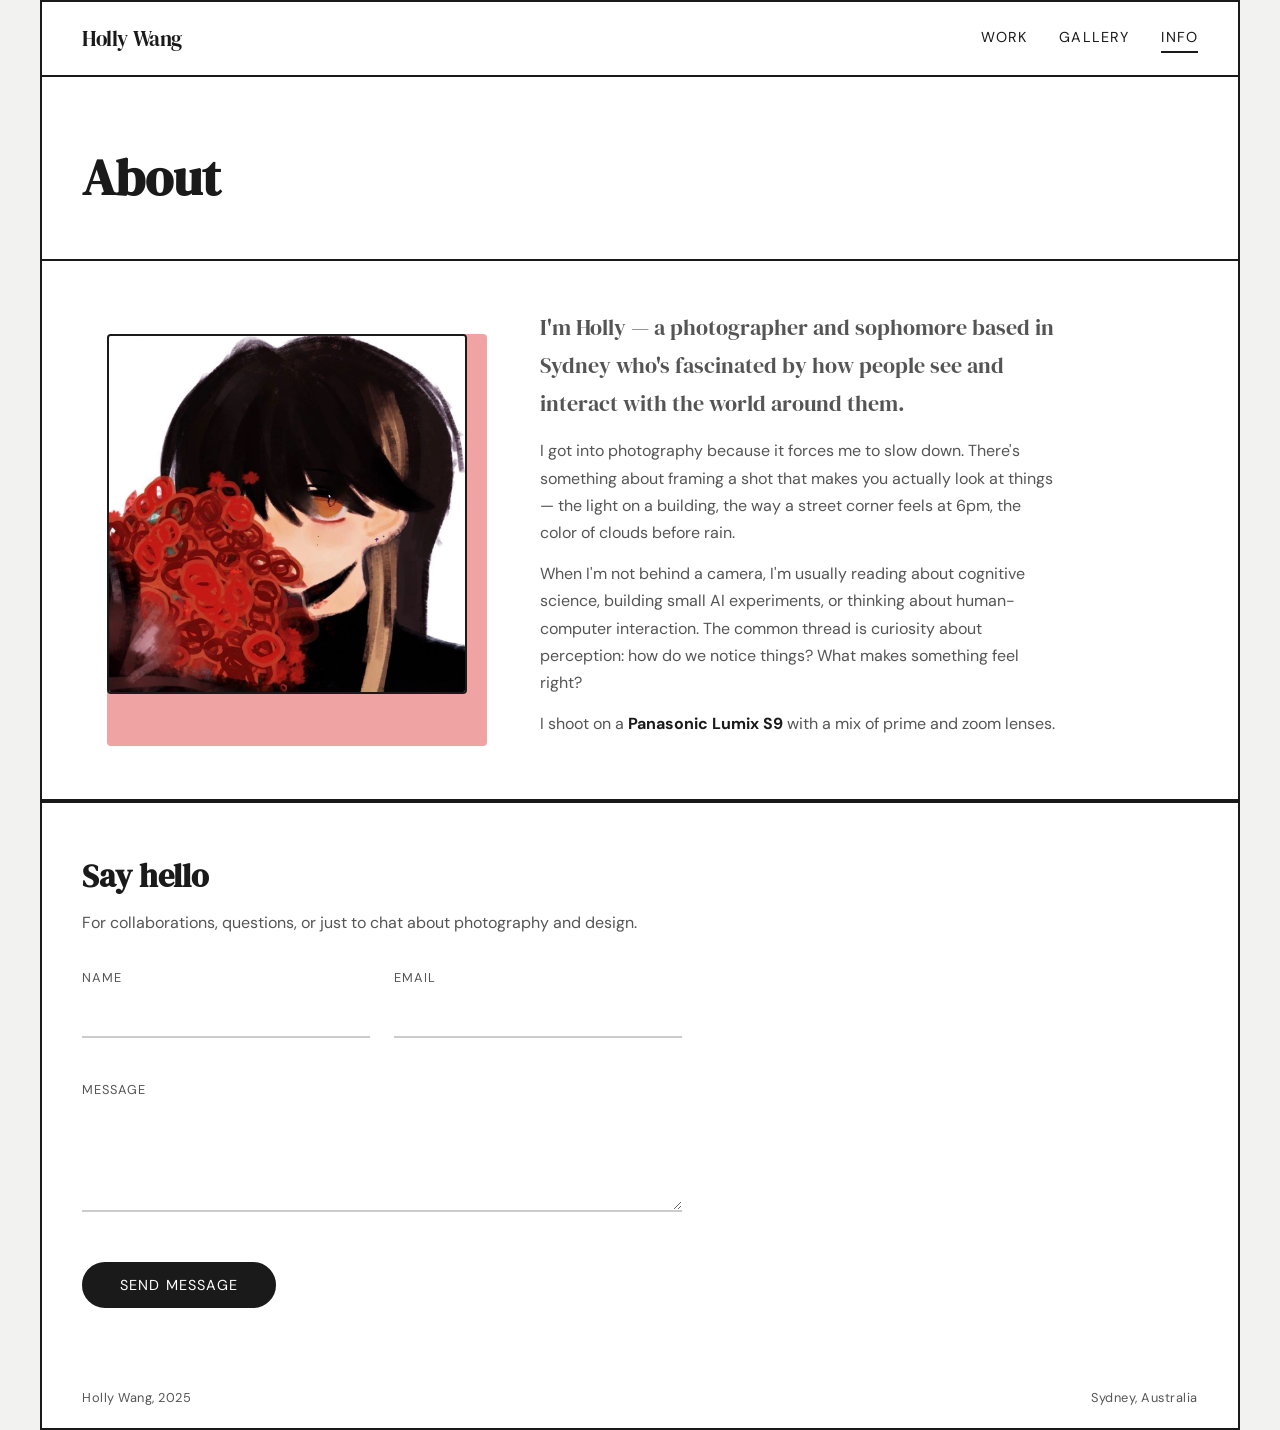
==== commit 06ebd5c8: "update about page pfp" ====
--- a/about.html
+++ b/about.html
@@ -26,12 +26,11 @@
 
         <header class="page-intro">
             <h1>About</h1>
-            <p>The short version.</p>
         </header>
 
         <section class="about-body">
             <div class="about-photo color-pink">
-                <img src="https://images.unsplash.com/photo-1494790108377-be9c29b29330?w=420&h=520&fit=crop" alt="Holly Wang">
+                <img src="images/about_pfp.jpg" alt="Holly Wang">
             </div>
             <div class="about-bio">
                 <p class="bio-lead">I'm Holly &mdash; a photographer and sophomore based in Sydney who's fascinated by how people see and interact with the world around them.</p>
--- a/styles.css
+++ b/styles.css
@@ -39,7 +39,7 @@
     background: #fff;
 }
 
-/* ===== NAV ===== */
+/* NAV */
 .nav {
     display: flex;
     align-items: center;
@@ -122,14 +122,14 @@
     transform: translateY(50%) rotate(-45deg);
 }
 
-/* ===== COLOR CLASSES (offset frame) ===== */
+/* COLOR CLASSES (offset frame) */
 .color-yellow { --frame: var(--yellow); }
 .color-blue { --frame: var(--blue); }
 .color-pink { --frame: var(--pink); }
 .color-green { --frame: var(--green); }
 .color-lavender { --frame: var(--lavender); }
 
-/* ===== HERO SCATTER ===== */
+/* HERO SCATTER */
 .hero-scatter {
     padding: 60px 40px 40px;
     border-bottom: 2px solid var(--text);
@@ -265,7 +265,7 @@
     100% { transform: translateX(-50%); }
 }
 
-/* ===== FRIENDS STRIP ===== */
+/* FRIENDS STRIP */
 .friends-strip {
     padding: 48px 40px;
     border-bottom: 2px solid var(--text);
@@ -325,7 +325,7 @@
     color: var(--text-light);
 }
 
-/* ===== TEASER ===== */
+/* TEASER */
 .teaser {
     display: flex;
     align-items: center;
@@ -387,7 +387,7 @@
     border-radius: var(--radius);
 }
 
-/* ===== FOOTER ===== */
+/* FOOTER */
 .footer {
     display: flex;
     justify-content: space-between;
@@ -397,7 +397,7 @@
     letter-spacing: 0.04em;
 }
 
-/* ===== PAGE INTRO (Gallery & About) ===== */
+/* PAGE INTRO (Gallery & About) */
 .page-intro {
     padding: 60px 40px 32px;
     border-bottom: 2px solid var(--text);
@@ -414,7 +414,7 @@
     font-size: 1rem;
 }
 
-/* ===== GALLERY ===== */
+/* GALLERY */
 .gallery {
     padding: 32px 40px 60px;
 }
@@ -583,7 +583,8 @@
 .about-photo {
     position: relative;
     flex-shrink: 0;
-    padding: 8px;
+    padding: 10px;
+    margin: 15px;
 }
 
 .about-photo::before {
@@ -599,7 +600,7 @@
 .about-photo img {
     position: relative;
     z-index: 1;
-    width: 280px;
+    width: 360px;
     height: 360px;
     object-fit: cover;
     border: 2px solid var(--text);
